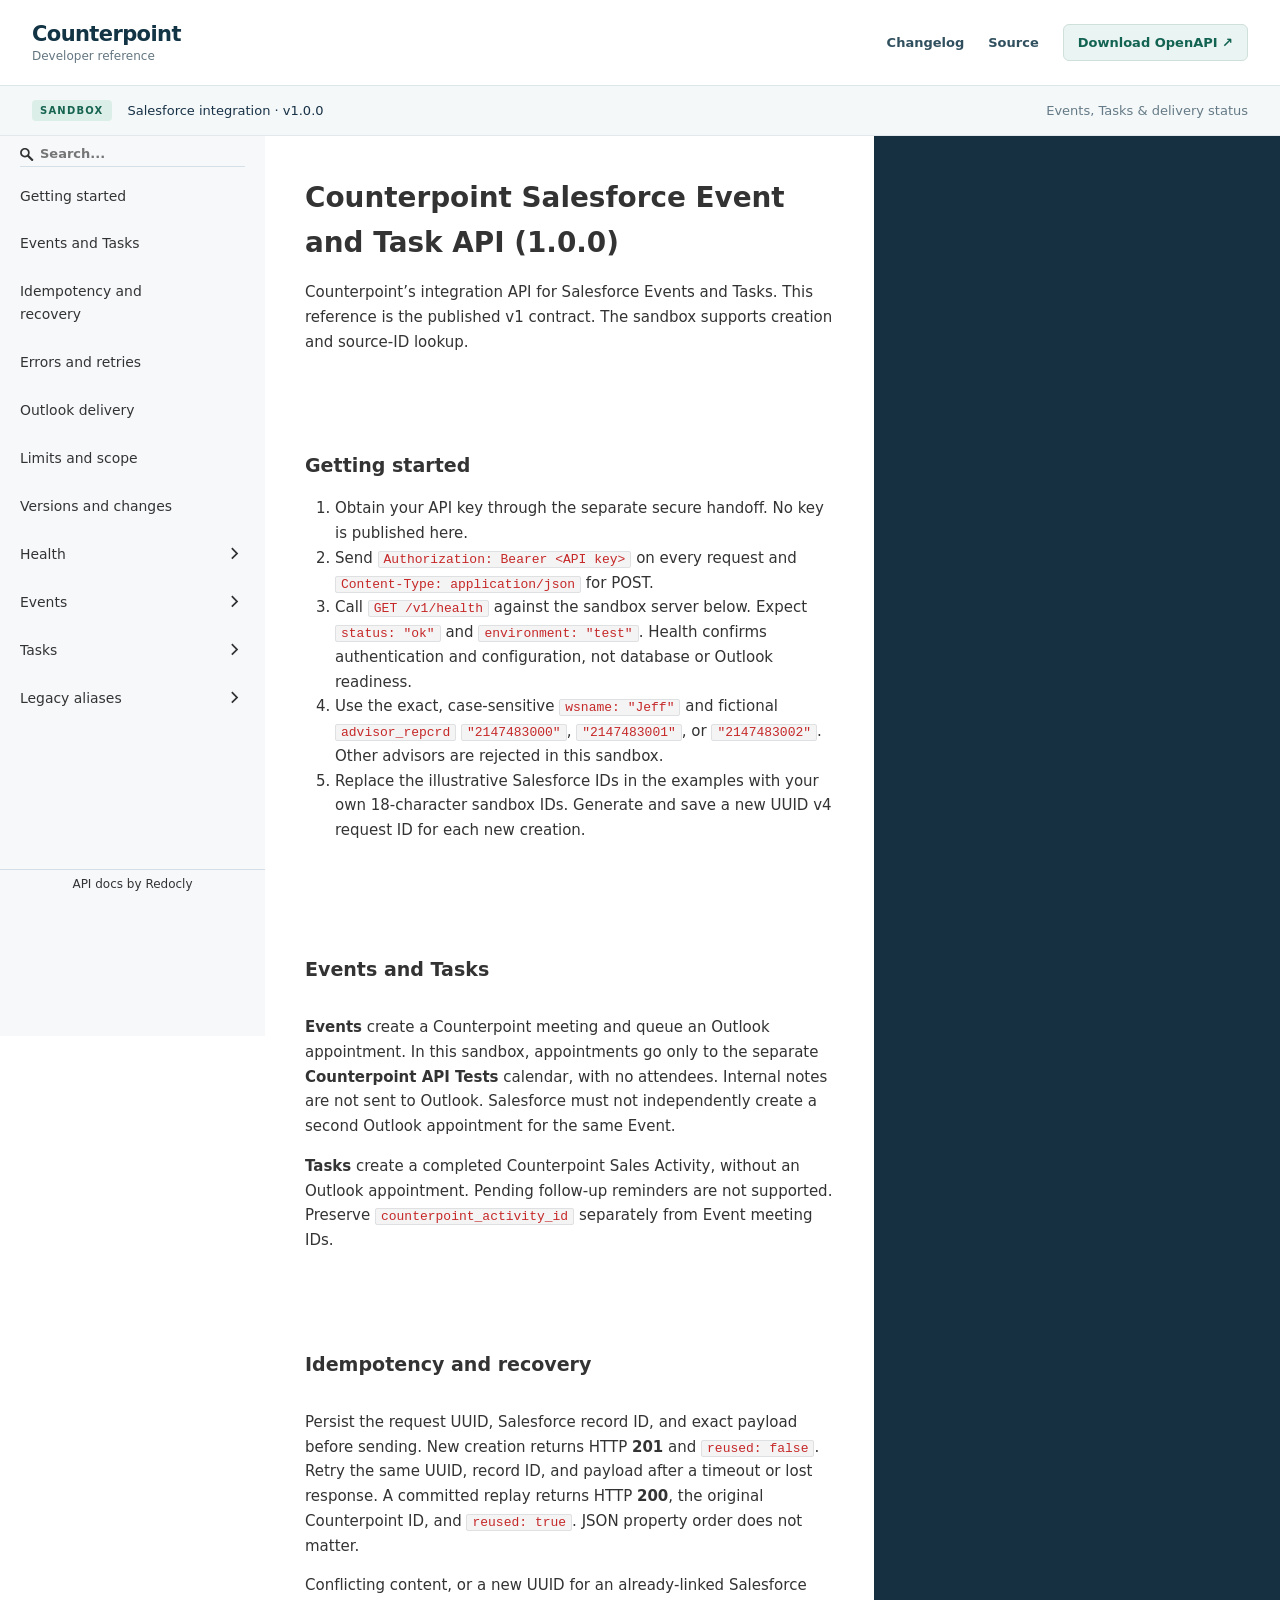
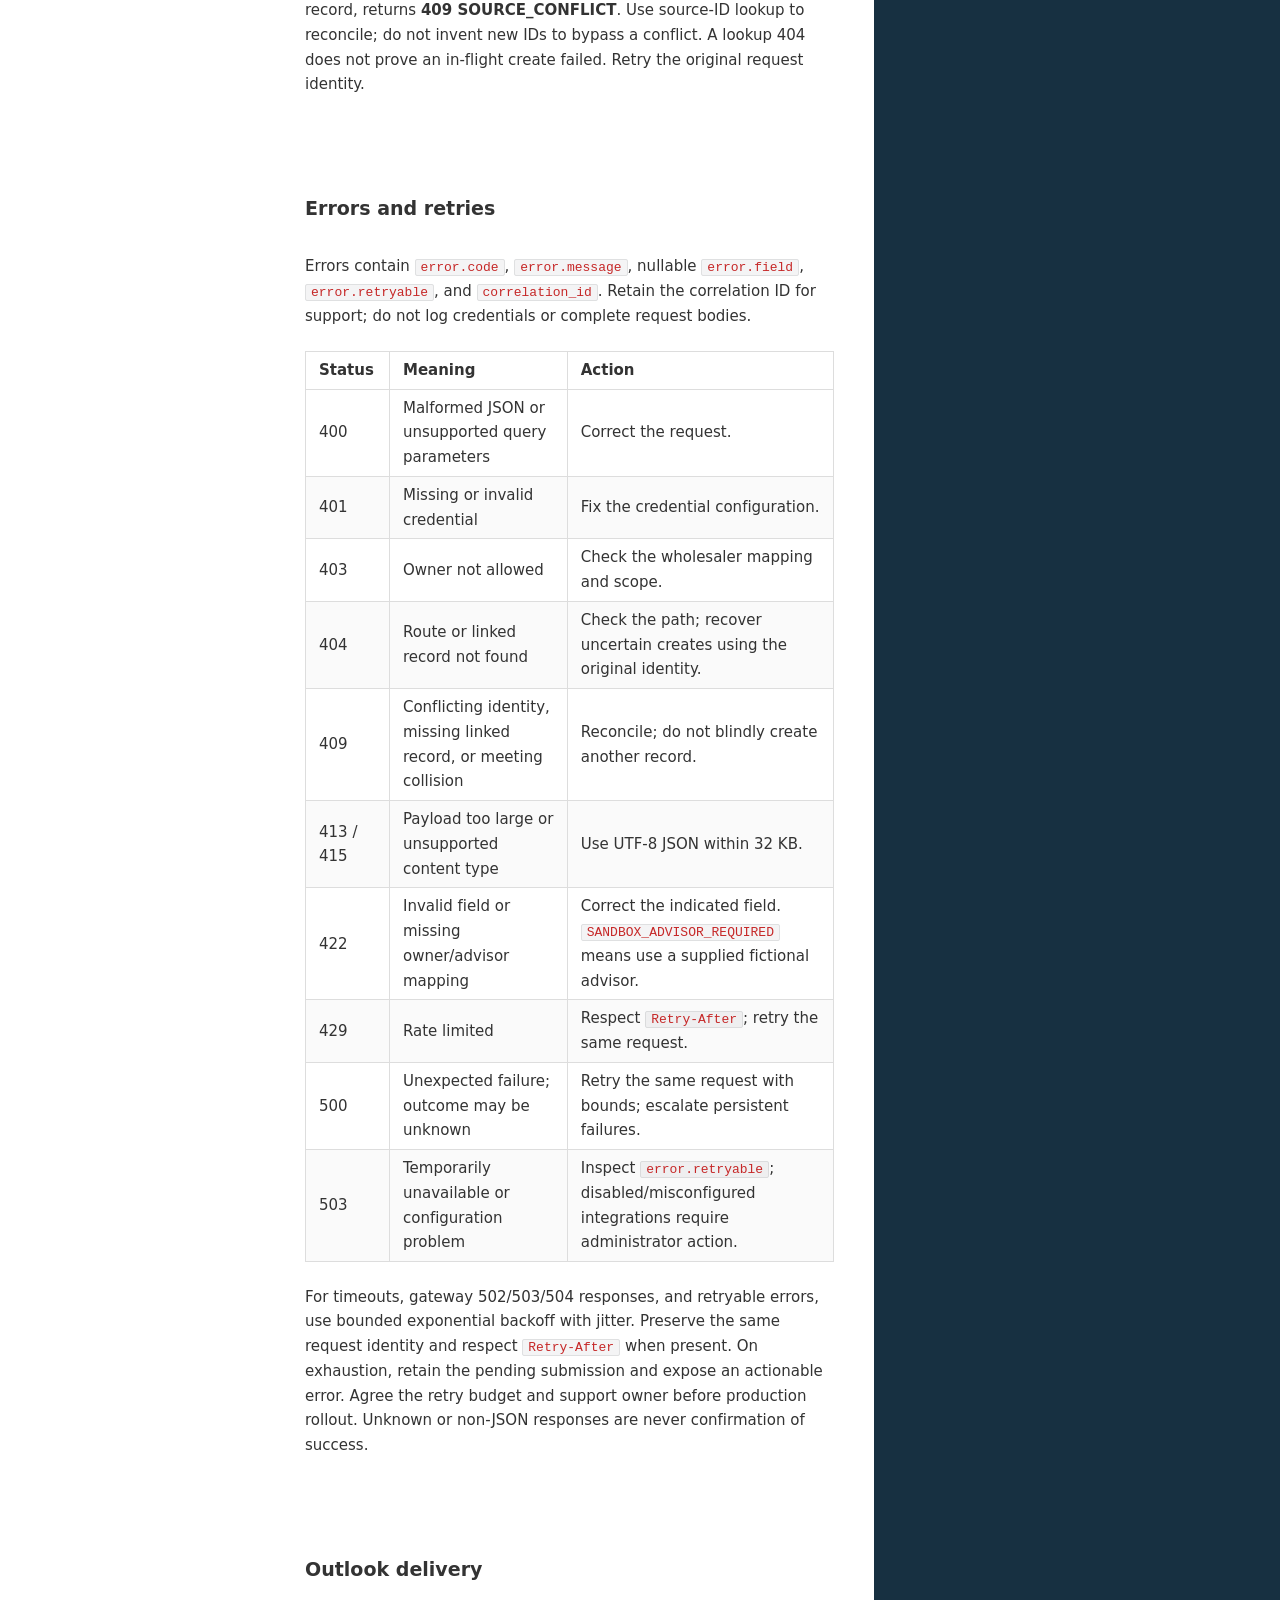
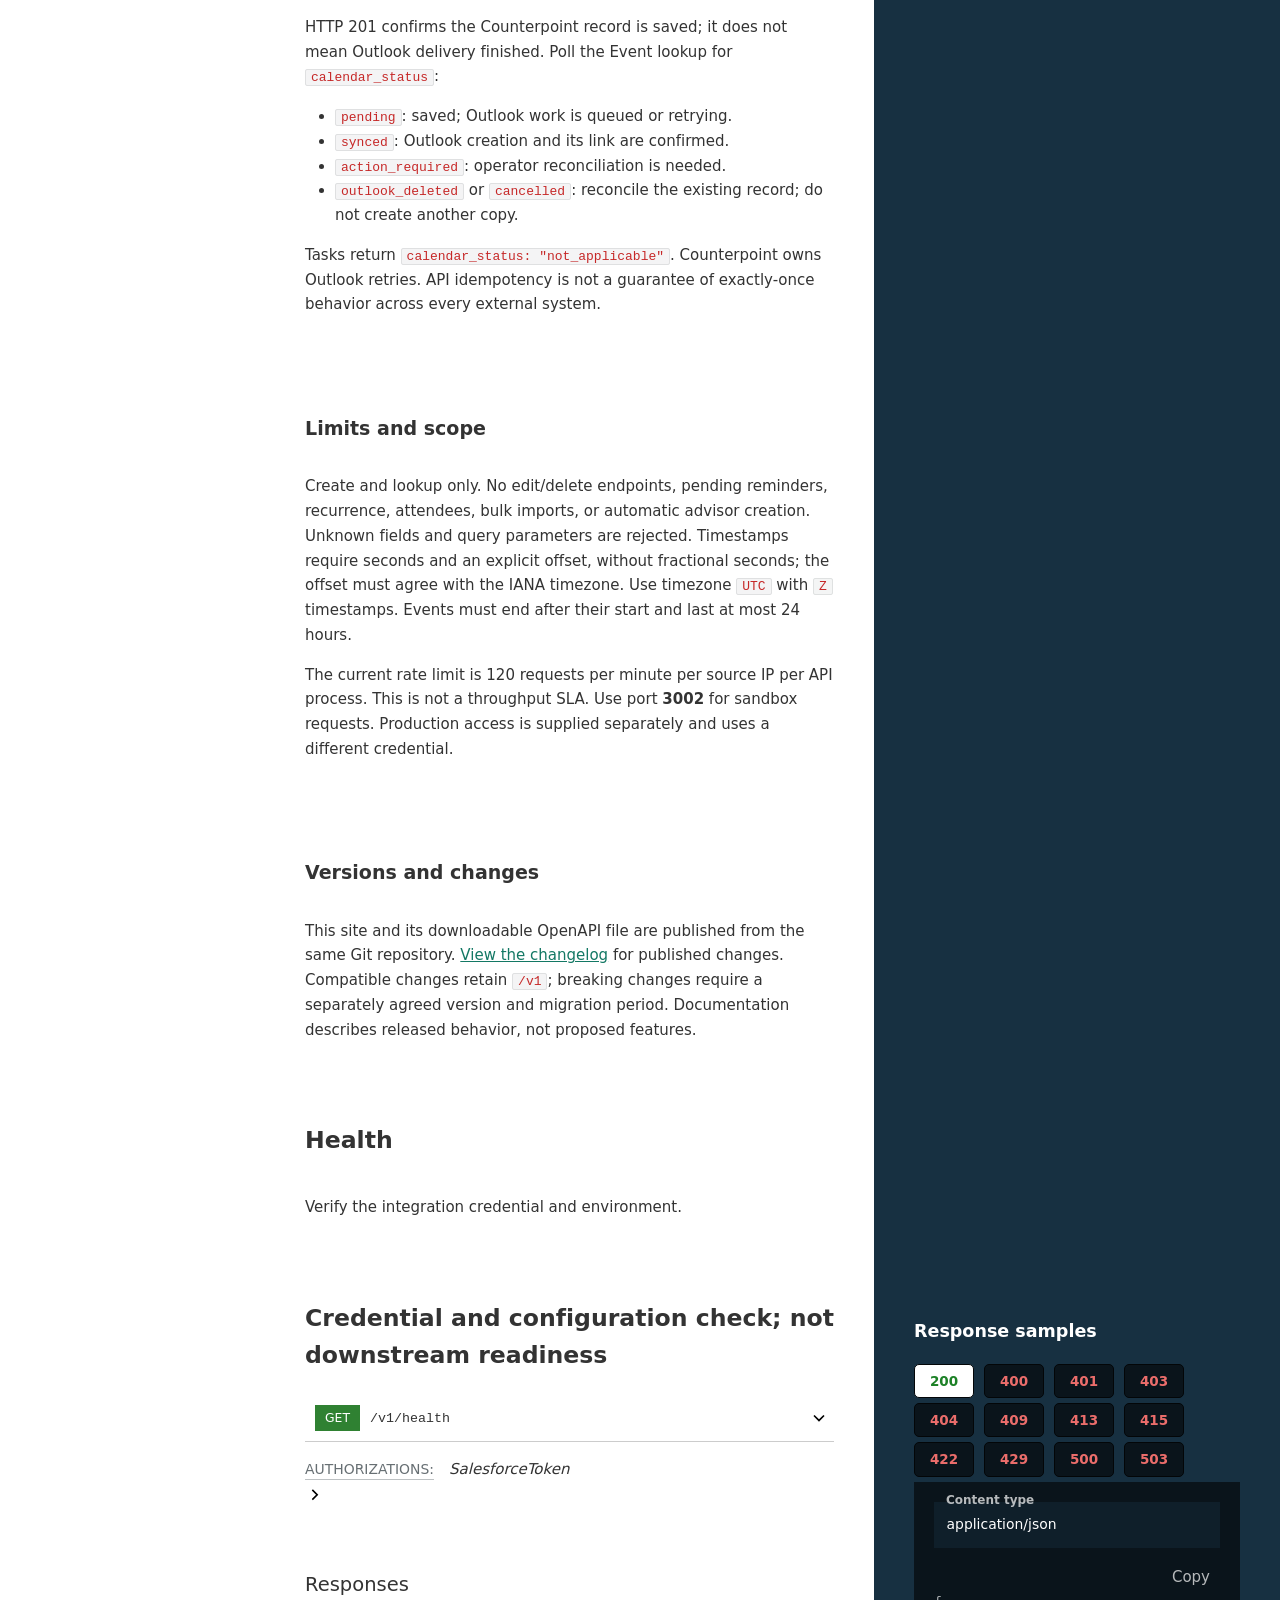
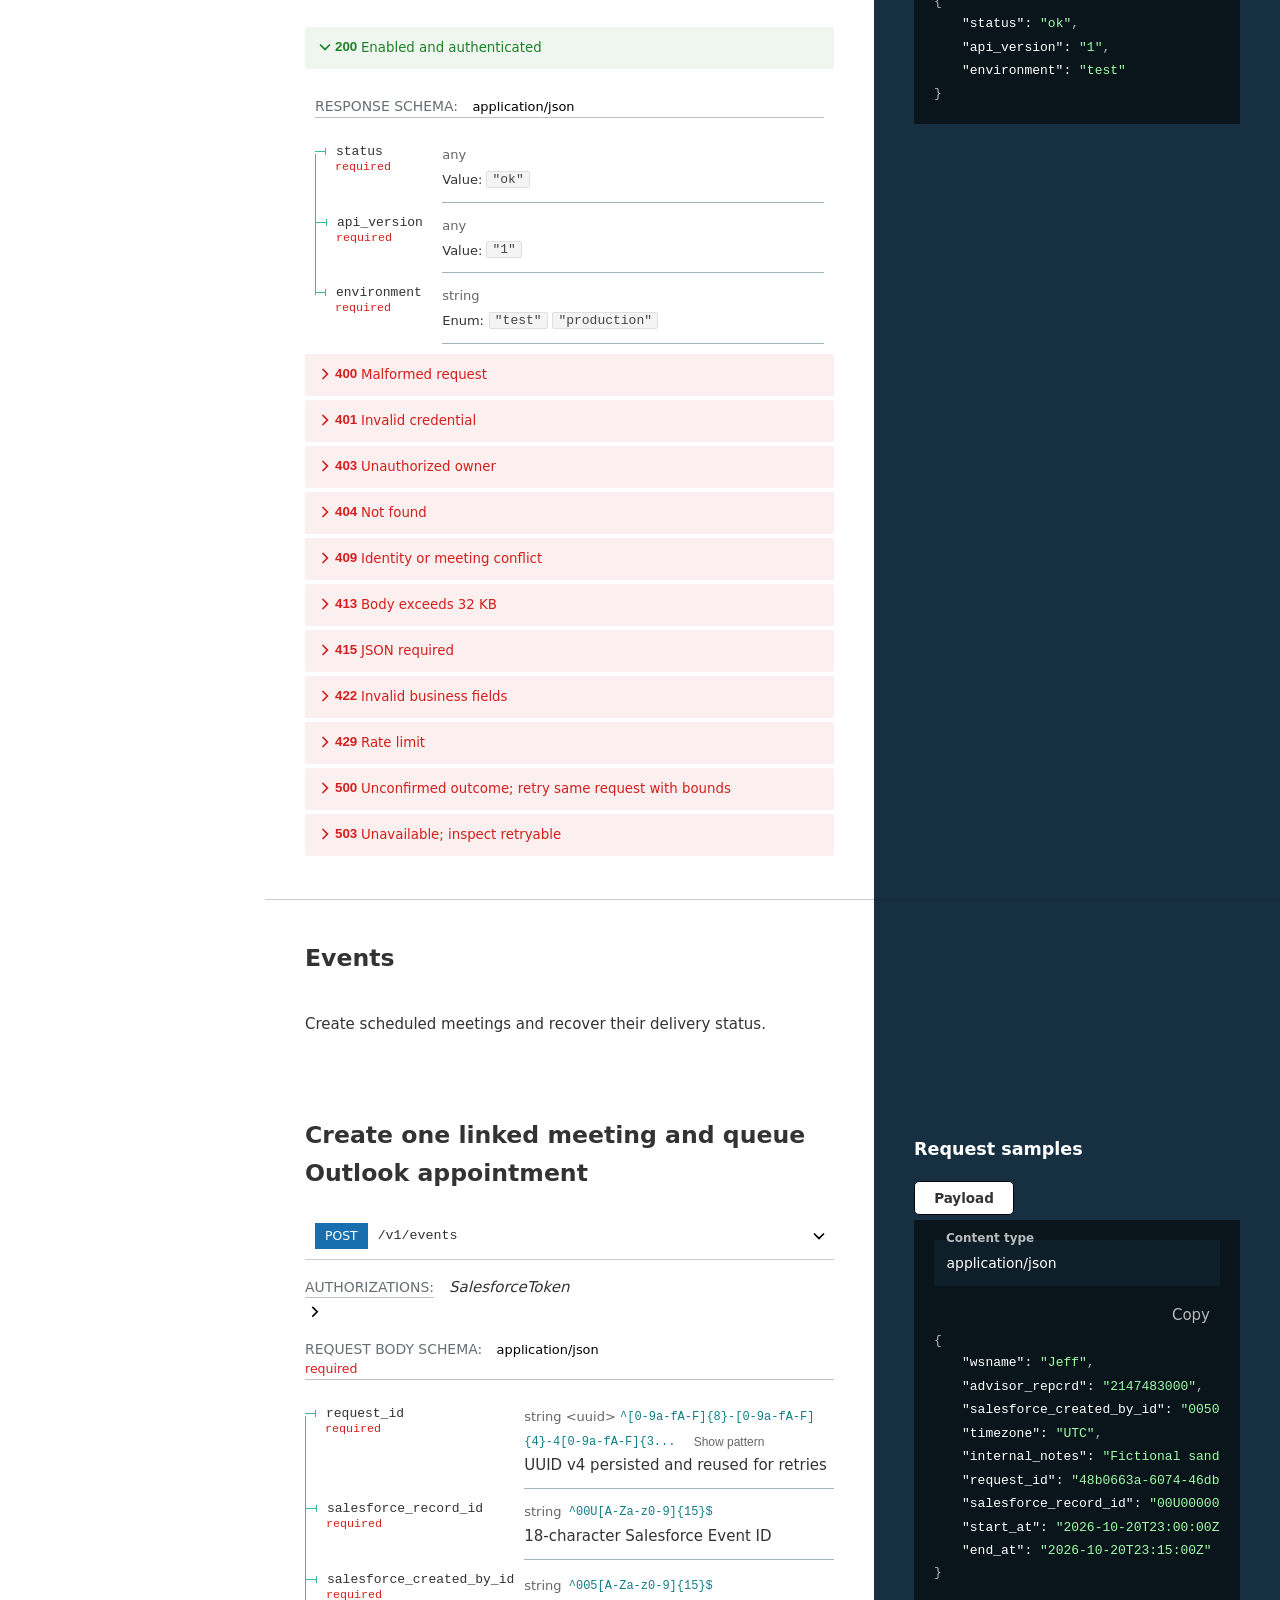
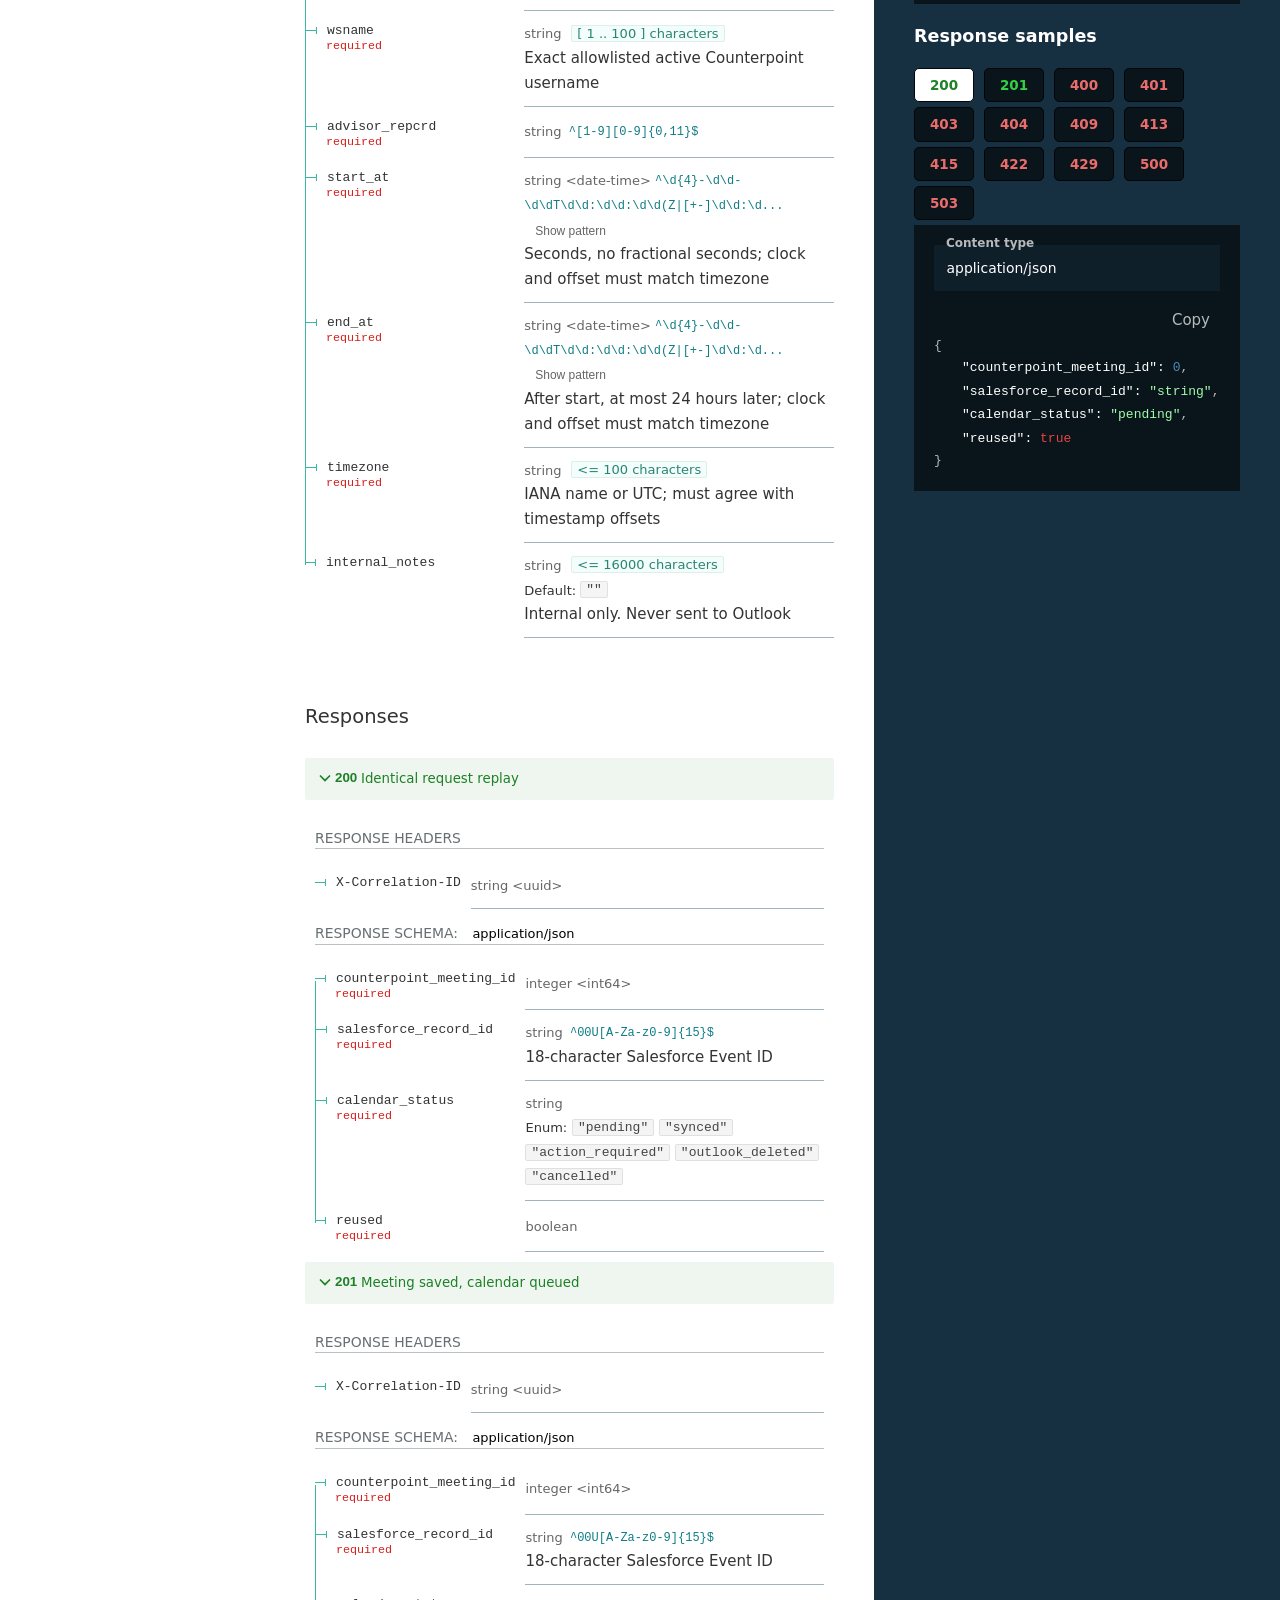
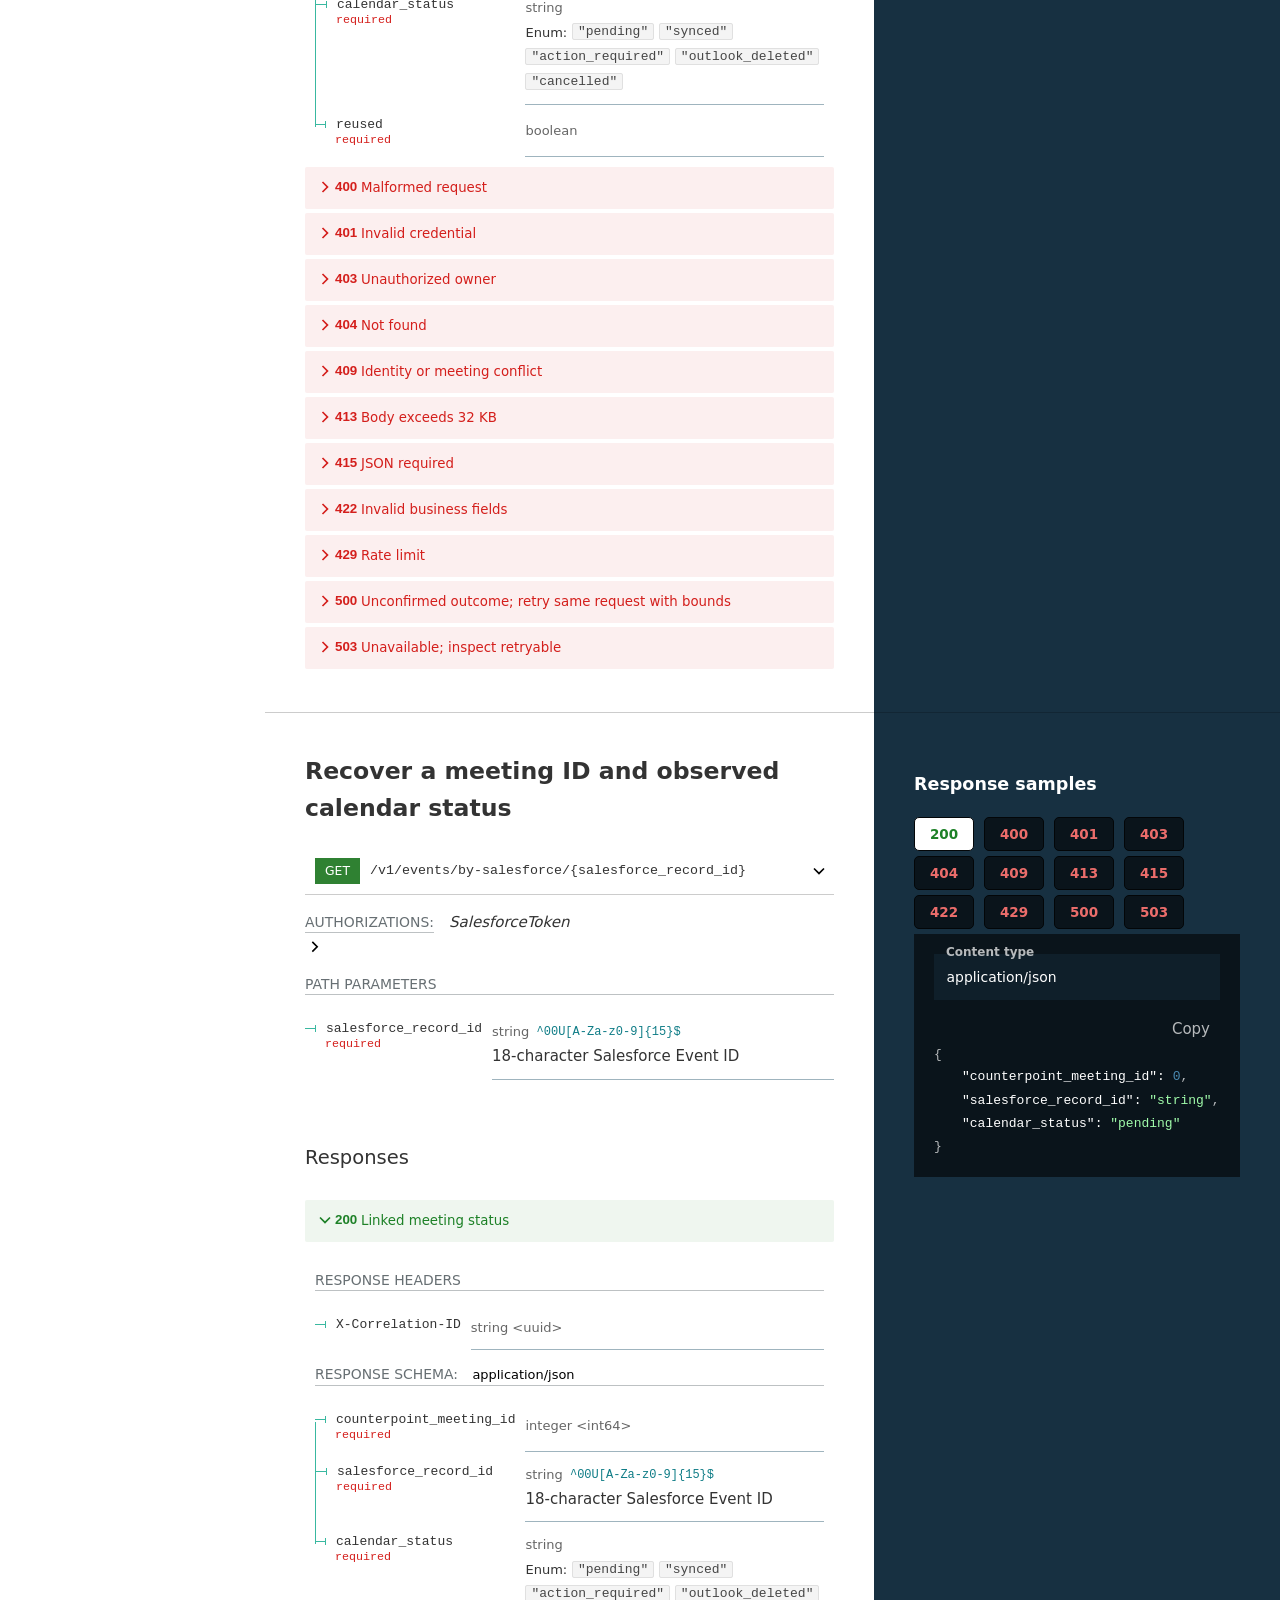
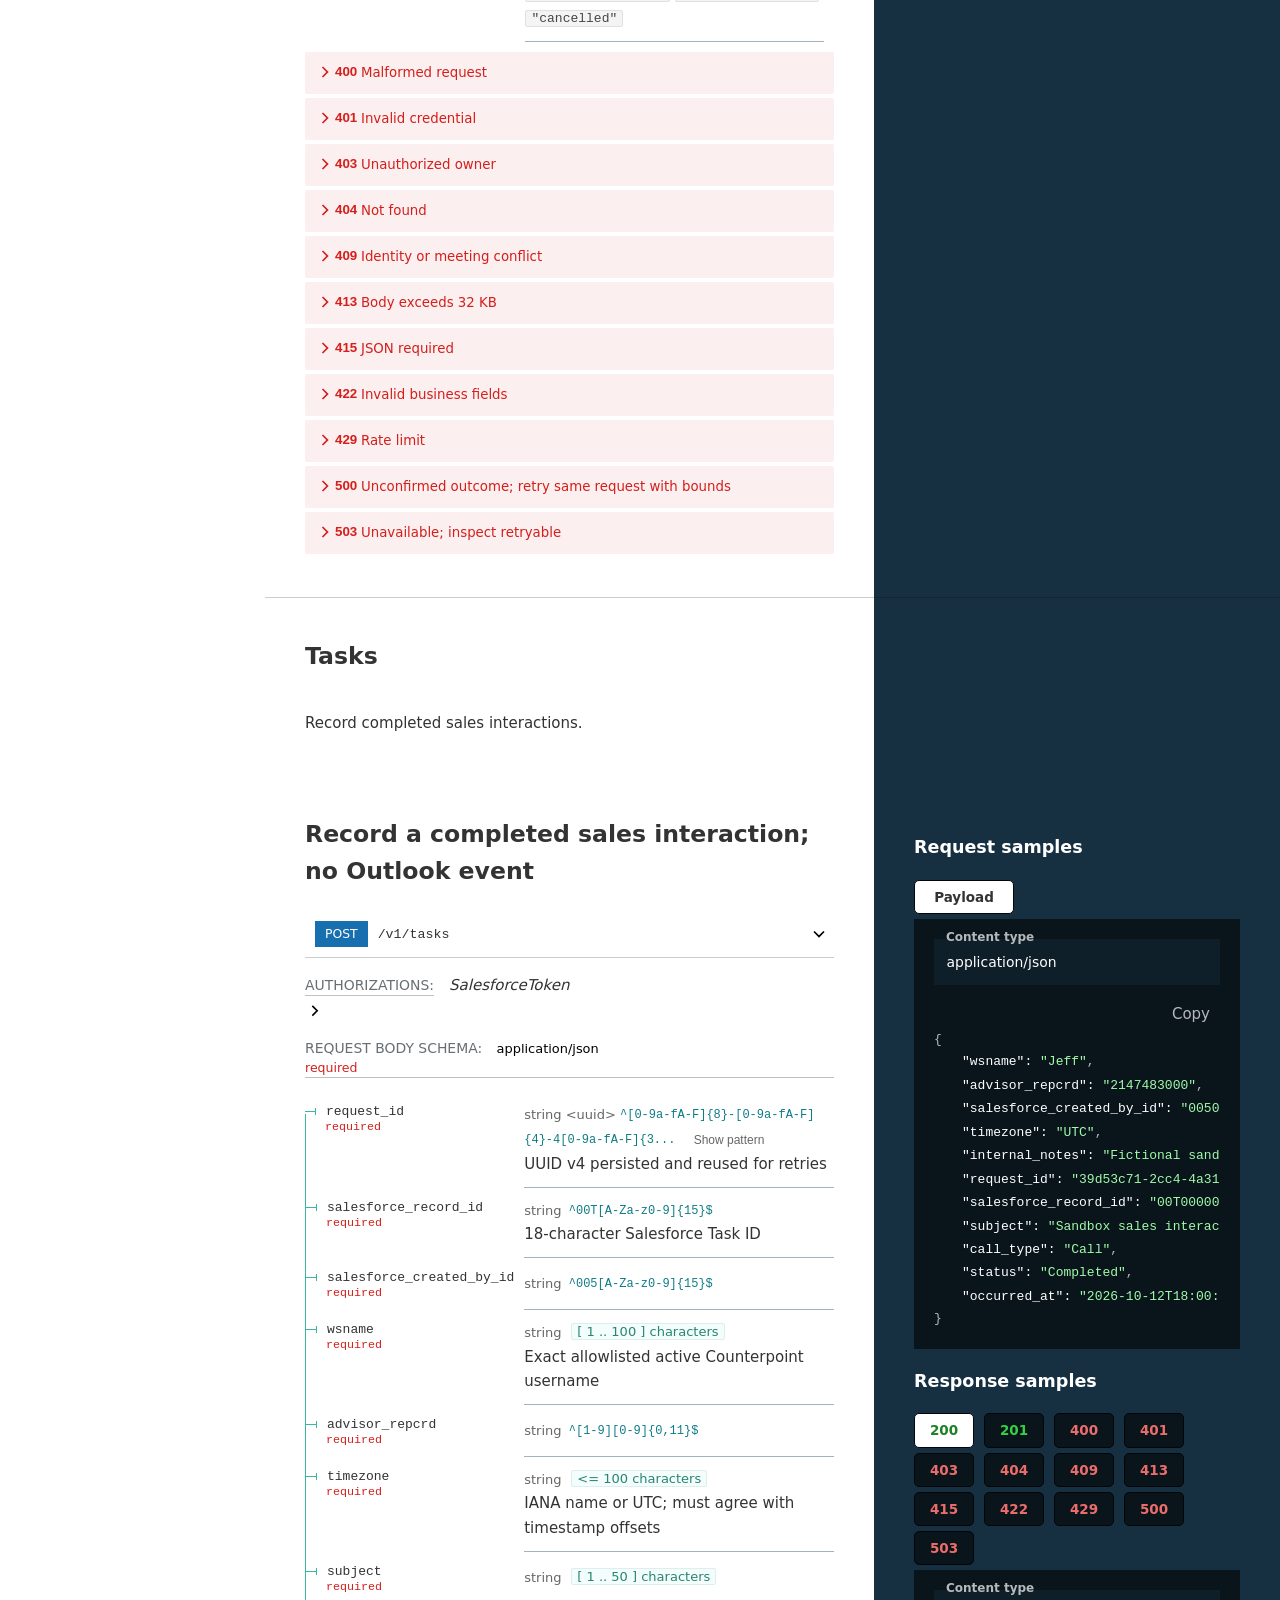
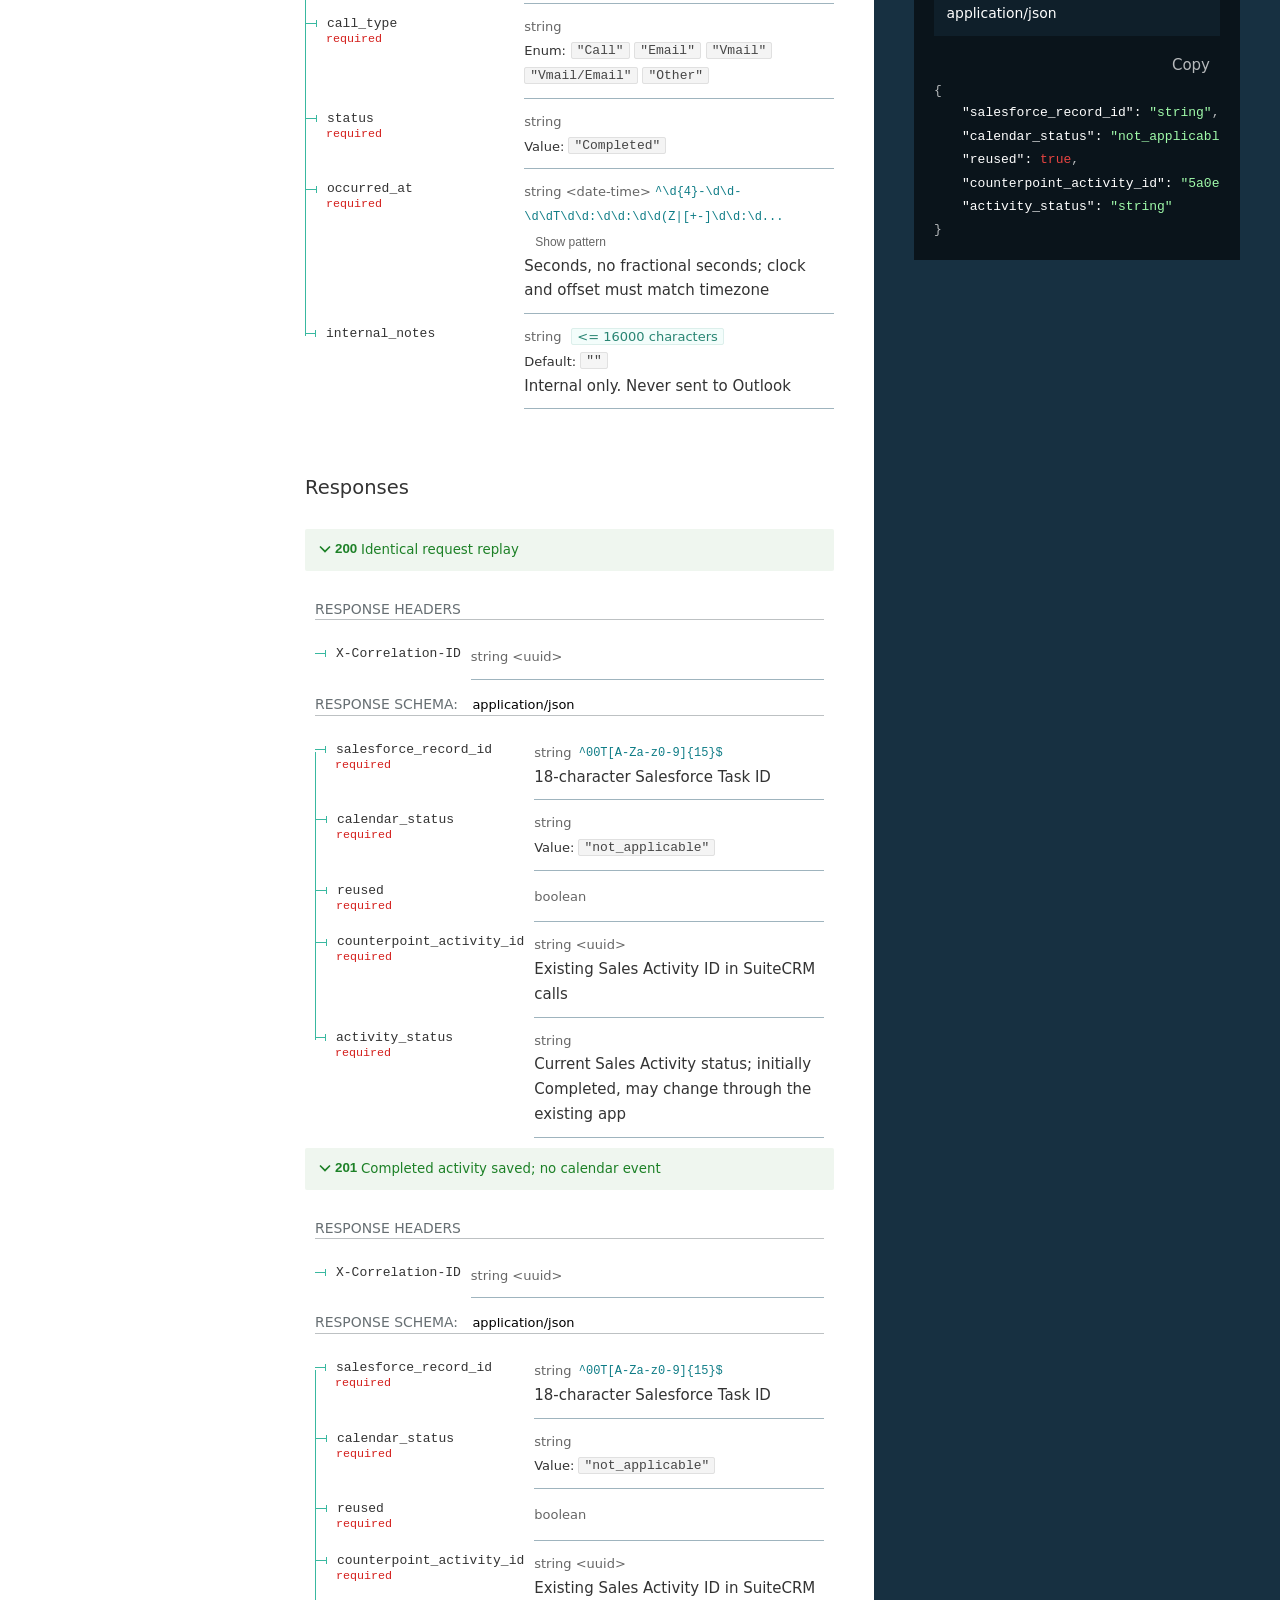
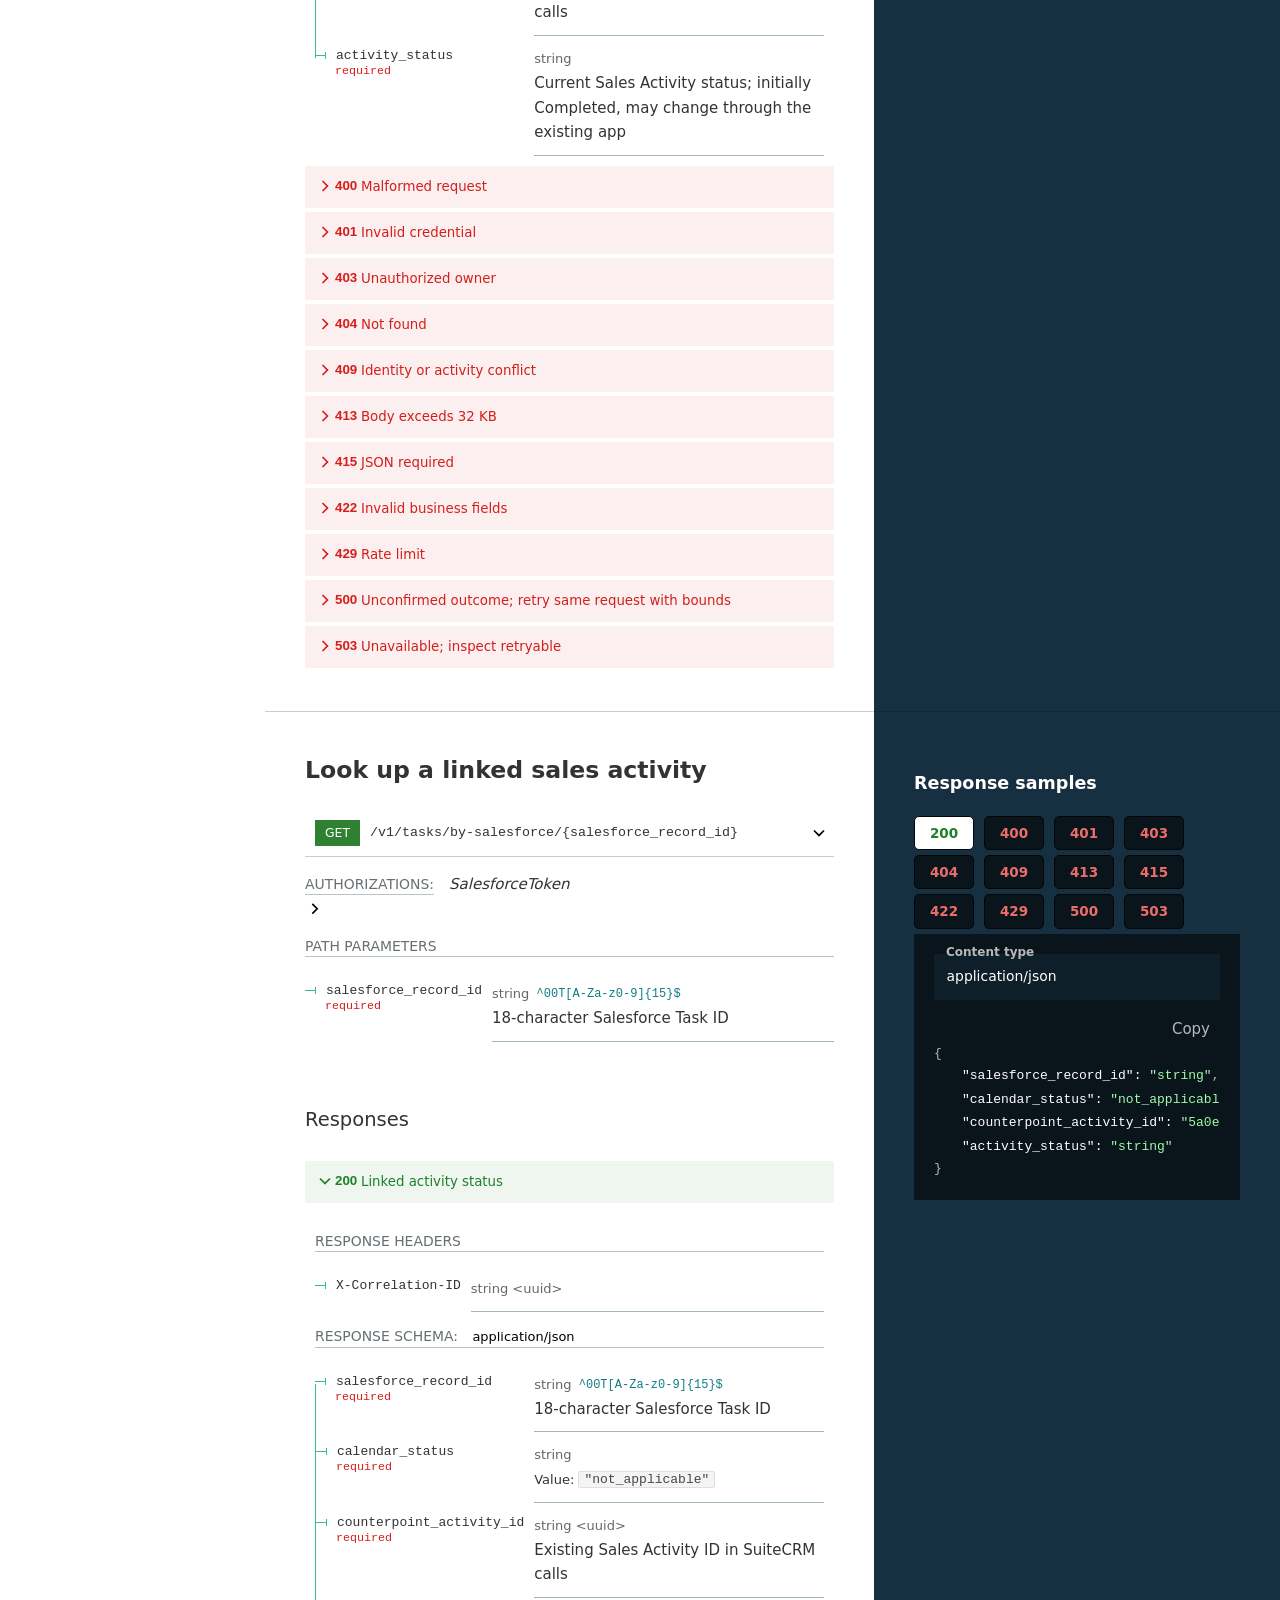
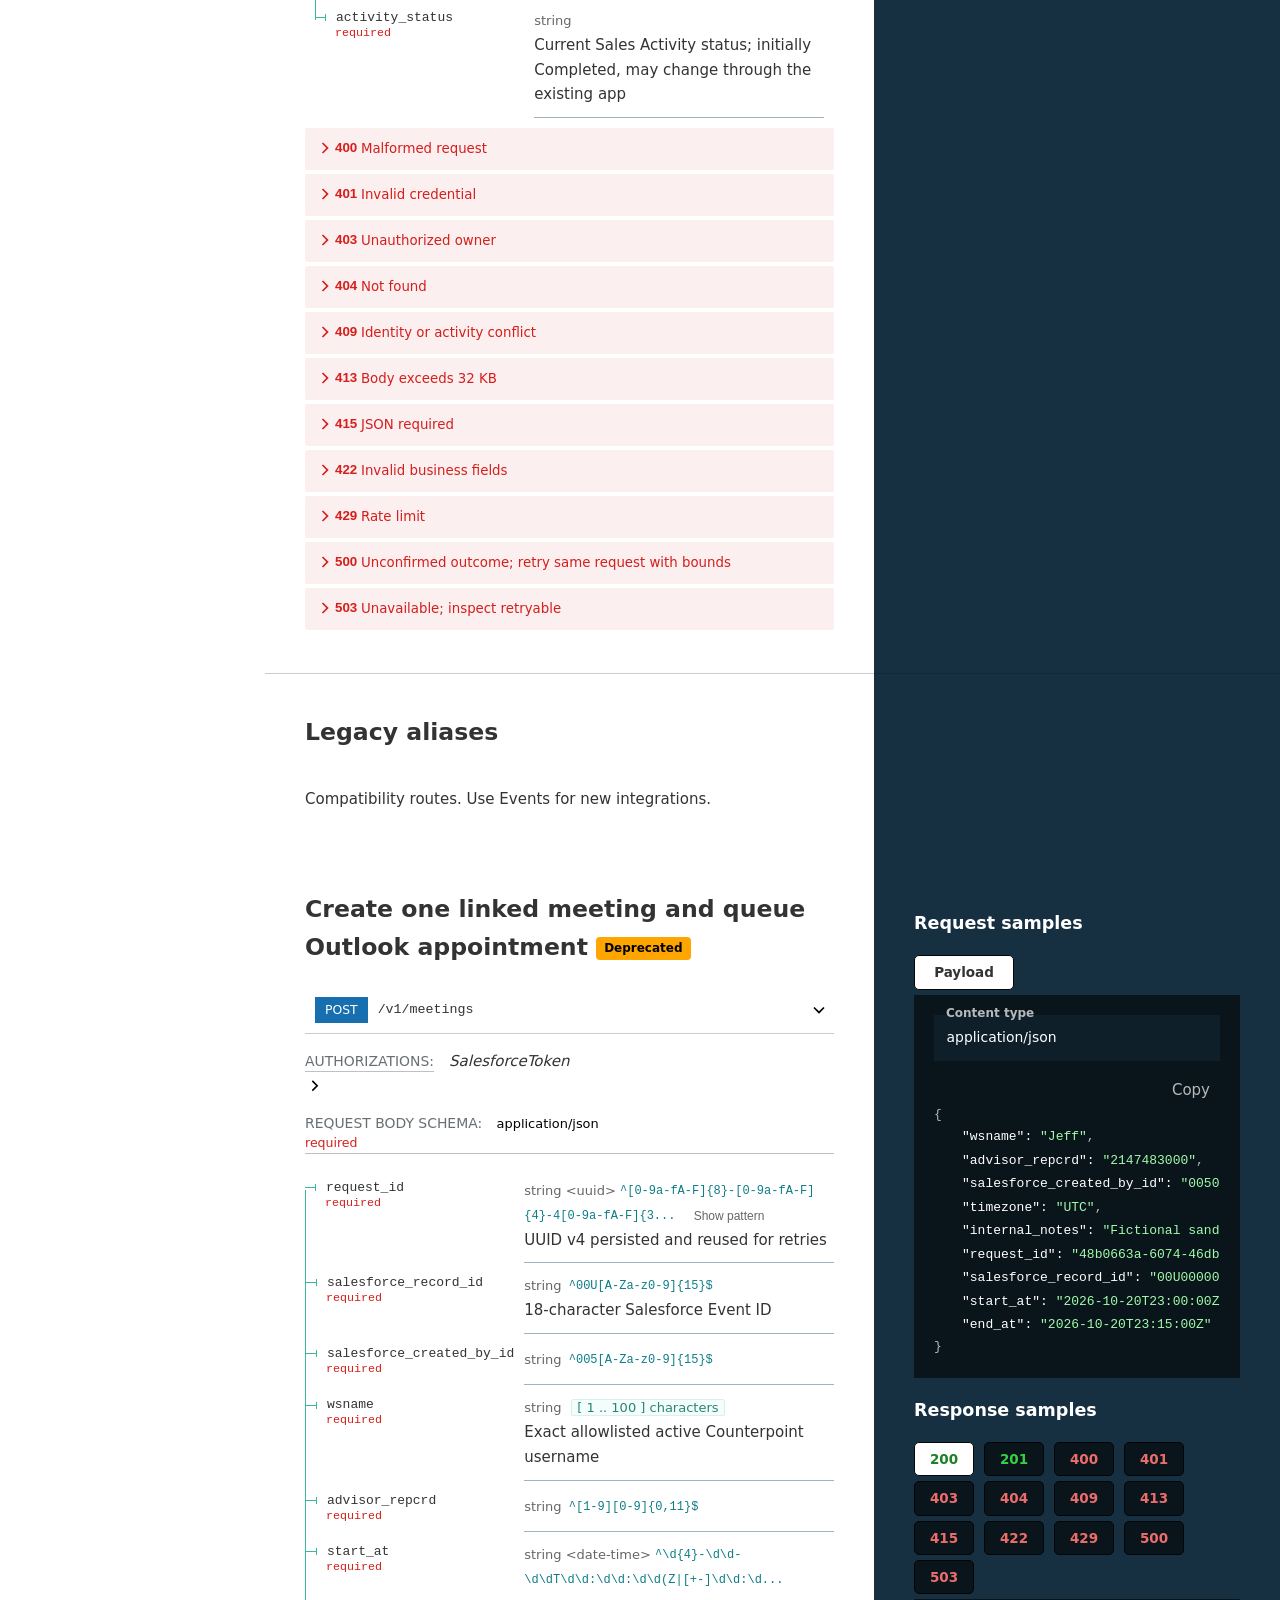
==== index.html @ d7280c20 "Publish Counterpoint Salesforce API reference" ====
<!doctype html>
<html lang="en"><head><meta charset="utf-8"><meta name="viewport" content="width=device-width, initial-scale=1"><meta name="description" content="Counterpoint Salesforce API: versioned Event and Task schemas, sandbox access instructions, errors, and retries."><title>Counterpoint · Salesforce API</title><link rel="icon" href="data:,"><link rel="stylesheet" href="site.css"></head>
<body><header class="topbar"><a class="brand" href="./">Counterpoint <span>Developer reference</span></a><nav aria-label="Documentation"><a href="changelog.html">Changelog</a><a href="https://github.com/calioasis/counterpoint-api-docs">Source</a><a class="download" href="openapi.json" download>Download OpenAPI ↗</a></nav></header>
<div class="release"><span class="badge">SANDBOX</span><span>Salesforce integration · v1.0.0</span><span class="release-note">Events, Tasks &amp; delivery status</span></div>
<main id="reference"><p class="loading">Loading API reference… <a href="openapi.json">Download the specification</a> if the reference does not load.</p></main>
<noscript><p>This reference requires JavaScript. <a href="openapi.json">Download the OpenAPI specification.</a></p></noscript>
<script src="vendor/redoc-2.5.4.standalone.js"></script><script src="site.js"></script></body></html>
---- site.css ----
*{box-sizing:border-box}body{margin:0;color:#193247;background:#fff;font-family:system-ui,-apple-system,BlinkMacSystemFont,"Segoe UI",sans-serif}.topbar{display:flex;align-items:center;justify-content:space-between;gap:20px;padding:22px 32px;border-bottom:1px solid #dce6e9;background:#fff}.brand{font-size:21px;font-weight:750;letter-spacing:-.6px;color:#123445;text-decoration:none}.brand span{font-size:12px;font-weight:500;letter-spacing:0;color:#647681;display:block;margin-top:3px}nav{display:flex;gap:24px;align-items:center}nav a{color:#31505f;font-size:13px;font-weight:600;text-decoration:none}nav a:hover{text-decoration:underline}.download{padding:10px 14px;background:#eaf4f2;border:1px solid #cfdfda;border-radius:6px;color:#126352}.release{display:flex;gap:16px;align-items:center;padding:14px 32px;background:#f4f8f9;font-size:13px;border-bottom:1px solid #e2e9ed}.badge{font-size:10px;letter-spacing:1.2px;font-weight:750;color:#166450;background:#dceee8;padding:5px 8px;border-radius:4px}.release-note{margin-left:auto;color:#657a86}.loading{padding:40px}.article{max-width:850px;margin:64px auto;padding:0 28px;line-height:1.75}.article h1{font-size:40px;letter-spacing:-1.5px;line-height:1.15}.article h2{margin-top:36px}.article a{color:#137864}.article code{font-size:14px;background:#f1f5f7;padding:2px 5px;border-radius:3px}.meta{color:#667d87;font-size:14px}@media(max-width:700px){.topbar{padding:18px;align-items:flex-start;flex-direction:column;gap:16px}nav{gap:18px;flex-wrap:wrap}.release{padding:12px 18px;flex-wrap:wrap;gap:10px}.release-note{display:none}.article{margin-top:32px}.article h1{font-size:32px}}
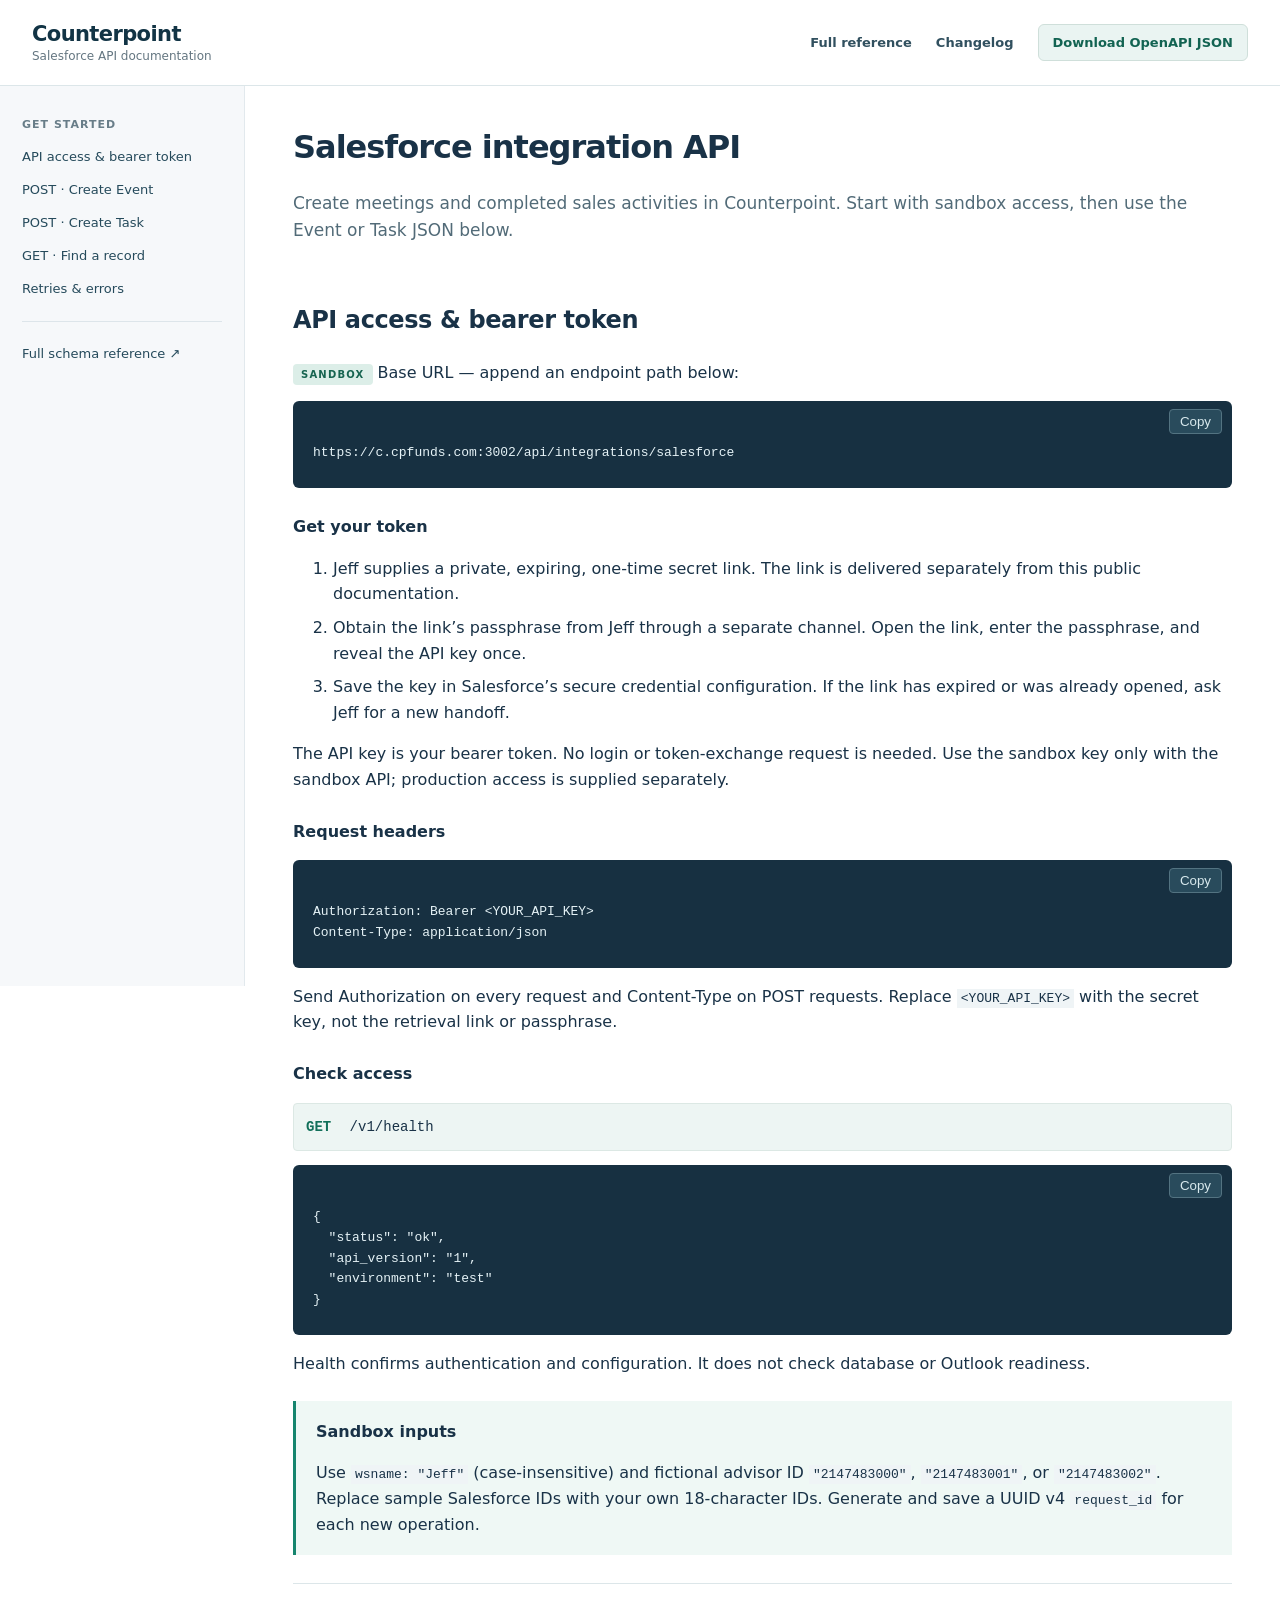
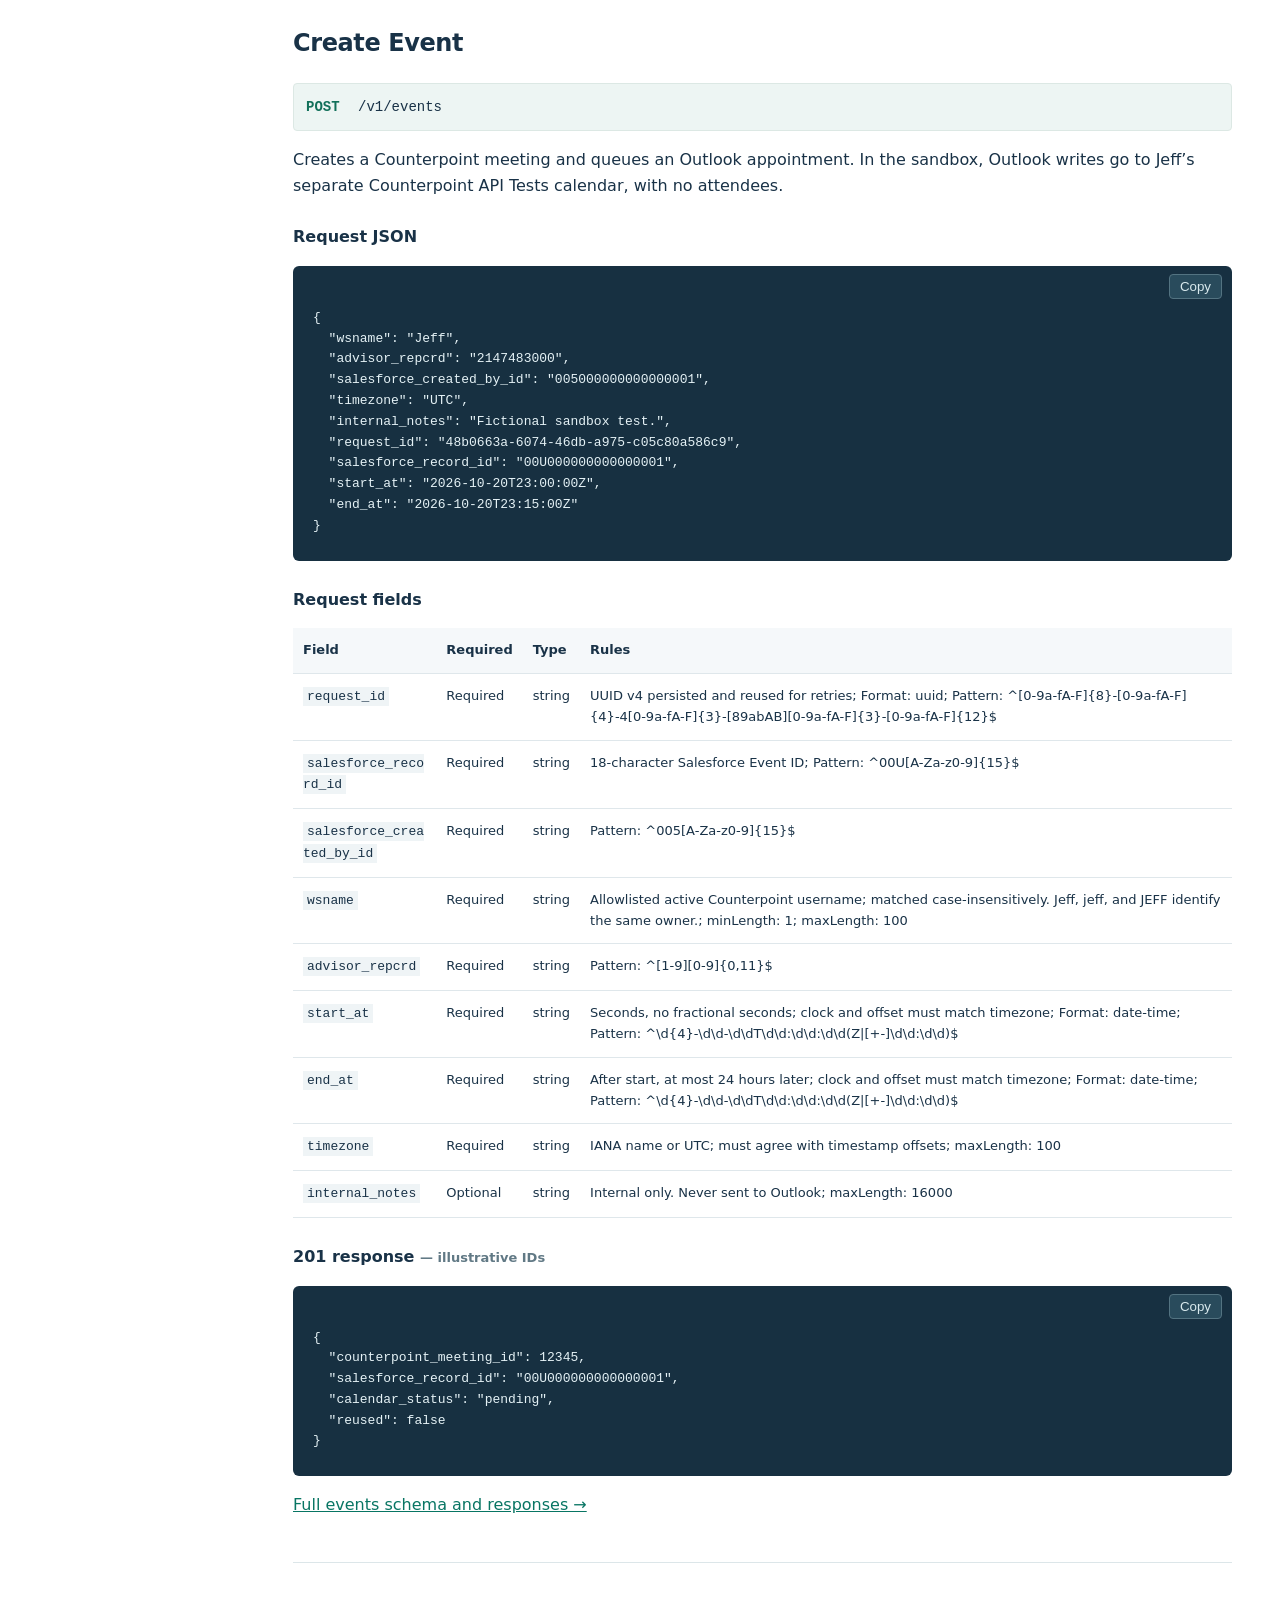
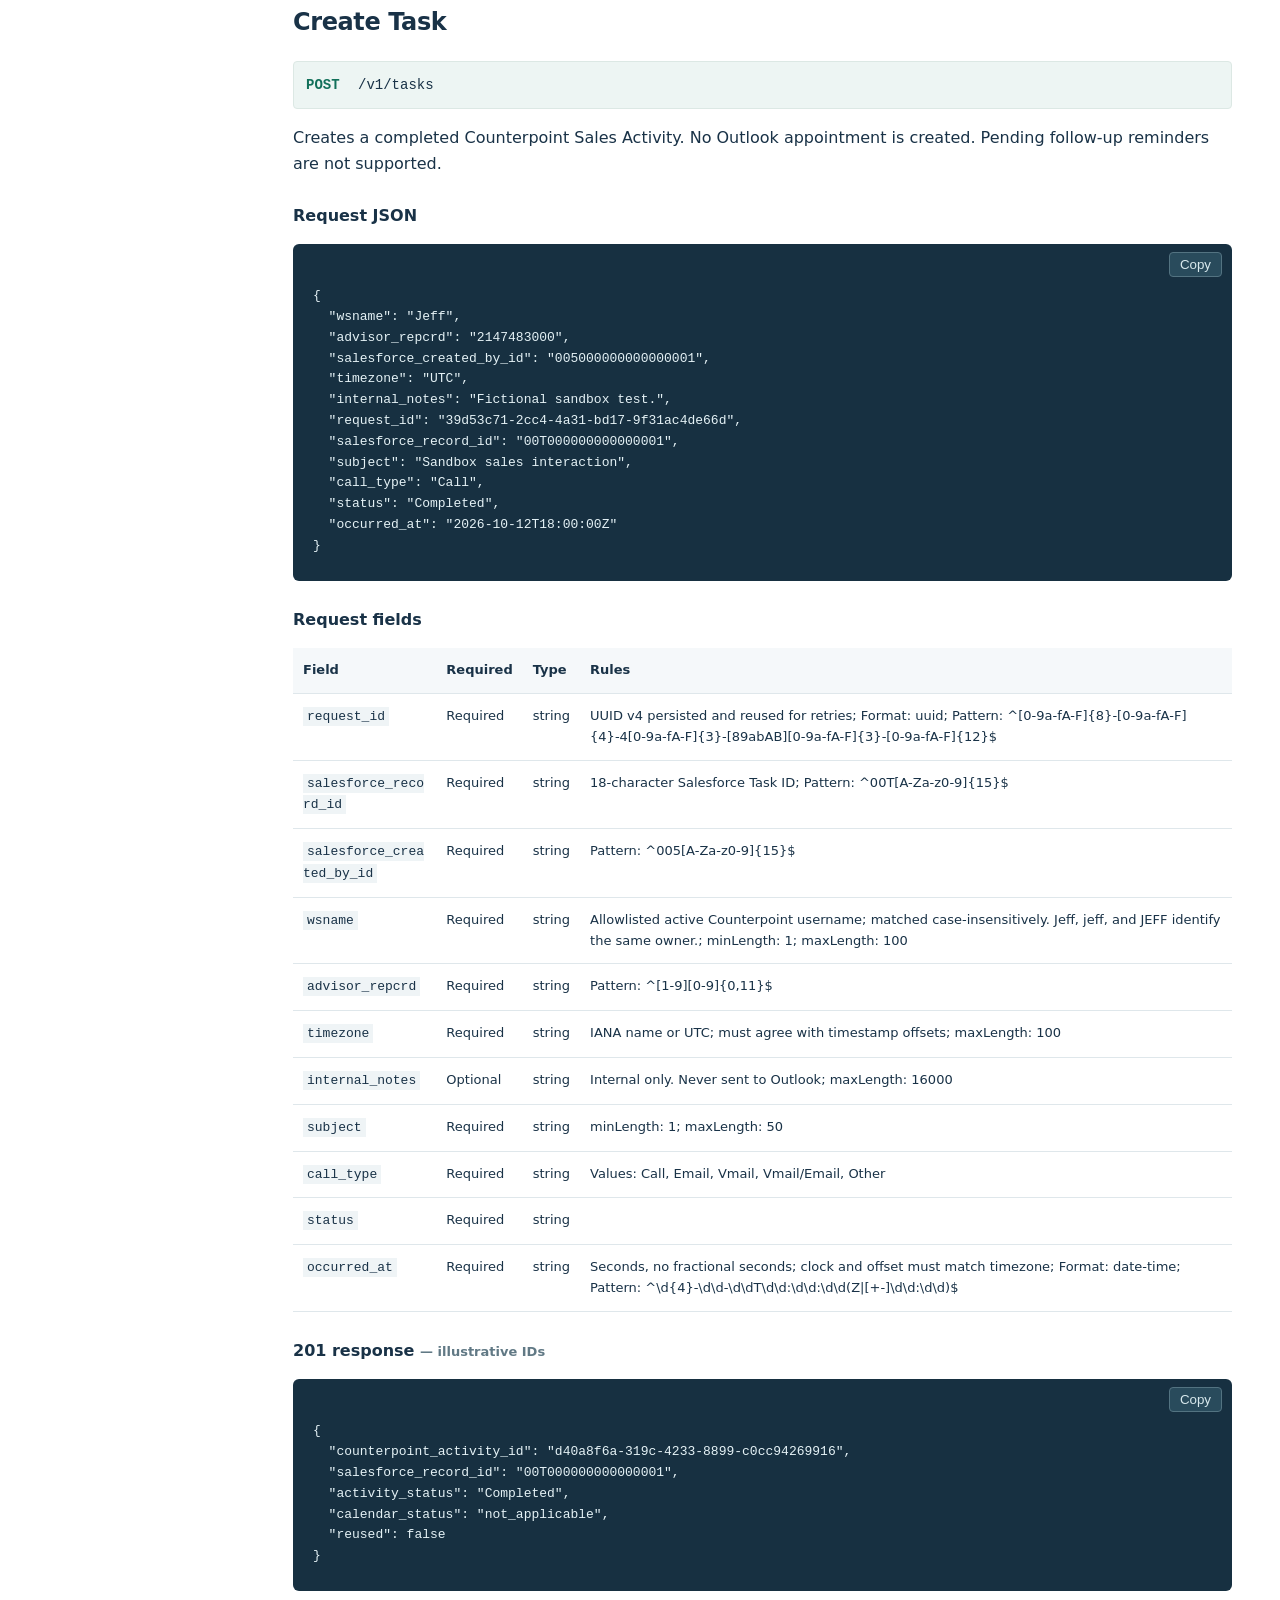
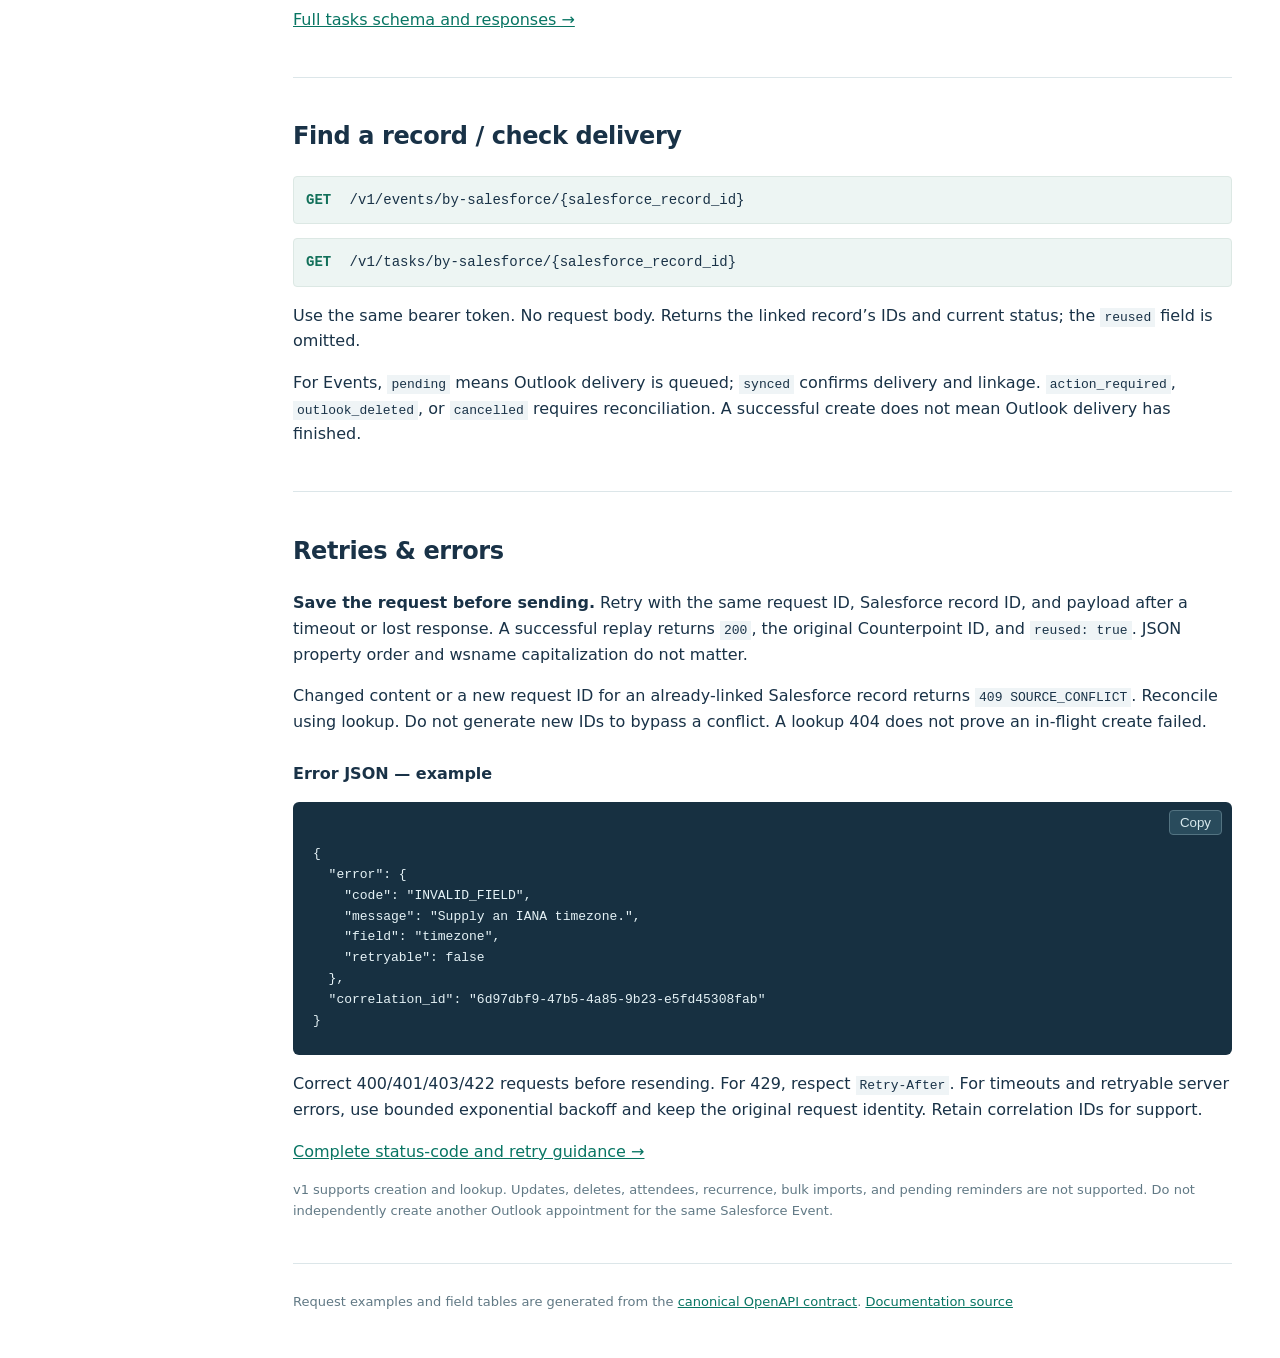
==== commit c5f01137: "Make API request JSON and secure token access easy to find" ====
--- a/index.html
+++ b/index.html
@@ -1,7 +1,60 @@
 <!doctype html>
-<html lang="en"><head><meta charset="utf-8"><meta name="viewport" content="width=device-width, initial-scale=1"><meta name="description" content="Counterpoint Salesforce API: versioned Event and Task schemas, sandbox access instructions, errors, and retries."><title>Counterpoint · Salesforce API</title><link rel="icon" href="data:,"><link rel="stylesheet" href="site.css"></head>
-<body><header class="topbar"><a class="brand" href="./">Counterpoint <span>Developer reference</span></a><nav aria-label="Documentation"><a href="changelog.html">Changelog</a><a href="https://github.com/calioasis/counterpoint-api-docs">Source</a><a class="download" href="openapi.json" download>Download OpenAPI ↗</a></nav></header>
-<div class="release"><span class="badge">SANDBOX</span><span>Salesforce integration · v1.0.0</span><span class="release-note">Events, Tasks &amp; delivery status</span></div>
-<main id="reference"><p class="loading">Loading API reference… <a href="openapi.json">Download the specification</a> if the reference does not load.</p></main>
-<noscript><p>This reference requires JavaScript. <a href="openapi.json">Download the OpenAPI specification.</a></p></noscript>
-<script src="vendor/redoc-2.5.4.standalone.js"></script><script src="site.js"></script></body></html>+<html lang="en"><head><meta charset="utf-8"><meta name="viewport" content="width=device-width,initial-scale=1"><title>Counterpoint Salesforce API</title><link rel="icon" href="data:,"><link rel="stylesheet" href="site.css"></head><body>
+<header class="topbar"><a class="brand" href="./">Counterpoint <span>Salesforce API documentation</span></a><nav aria-label="Documentation"><a href="reference.html">Full reference</a><a href="changelog.html">Changelog</a><a class="download" href="openapi.json" download>Download OpenAPI JSON</a></nav></header>
+<div class="docs-layout"><aside class="quick-nav"><strong>GET STARTED</strong><a href="#access">API access &amp; bearer token</a><a href="#events">POST · Create Event</a><a href="#tasks">POST · Create Task</a><a href="#status">GET · Find a record</a><a href="#errors">Retries &amp; errors</a><hr><a href="reference.html">Full schema reference ↗</a></aside>
+<main class="quick-main"><h1>Salesforce integration API</h1><p class="intro">Create meetings and completed sales activities in Counterpoint. Start with sandbox access, then use the Event or Task JSON below.</p>
+<section id="access"><h2>API access &amp; bearer token</h2><p><span class="badge">SANDBOX</span> Base URL — append an endpoint path below:</p><div class="code"><button type="button" class="copy">Copy</button><pre><code>https://c.cpfunds.com:3002/api/integrations/salesforce</code></pre></div>
+<h3>Get your token</h3><ol><li>Jeff supplies a private, expiring, one-time secret link. The link is delivered separately from this public documentation.</li><li>Obtain the link’s passphrase from Jeff through a separate channel. Open the link, enter the passphrase, and reveal the API key once.</li><li>Save the key in Salesforce’s secure credential configuration. If the link has expired or was already opened, ask Jeff for a new handoff.</li></ol><p>The API key is your bearer token. No login or token-exchange request is needed. Use the sandbox key only with the sandbox API; production access is supplied separately.</p>
+<h3>Request headers</h3><div class="code"><button type="button" class="copy">Copy</button><pre><code>Authorization: Bearer &lt;YOUR_API_KEY&gt;
+Content-Type: application/json</code></pre></div><p>Send Authorization on every request and Content-Type on POST requests. Replace <code>&lt;YOUR_API_KEY&gt;</code> with the secret key, not the retrieval link or passphrase.</p>
+<h3>Check access</h3><p class="endpoint"><b>GET</b> /v1/health</p><div class="code"><button type="button" class="copy">Copy</button><pre><code>{
+  "status": "ok",
+  "api_version": "1",
+  "environment": "test"
+}</code></pre></div><p>Health confirms authentication and configuration. It does not check database or Outlook readiness.</p>
+<div class="notice"><strong>Sandbox inputs</strong><p>Use <code>wsname: "Jeff"</code> (case-insensitive) and fictional advisor ID <code>"2147483000"</code>, <code>"2147483001"</code>, or <code>"2147483002"</code>. Replace sample Salesforce IDs with your own 18-character IDs. Generate and save a UUID v4 <code>request_id</code> for each new operation.</p></div></section>
+<section id="events"><h2>Create Event</h2><p class="endpoint"><b>POST</b> /v1/events</p><p>Creates a Counterpoint meeting and queues an Outlook appointment. In the sandbox, Outlook writes go to Jeff’s separate Counterpoint API Tests calendar, with no attendees.</p><h3>Request JSON</h3><div class="code"><button type="button" class="copy">Copy</button><pre><code>{
+  &quot;wsname&quot;: &quot;Jeff&quot;,
+  &quot;advisor_repcrd&quot;: &quot;2147483000&quot;,
+  &quot;salesforce_created_by_id&quot;: &quot;005000000000000001&quot;,
+  &quot;timezone&quot;: &quot;UTC&quot;,
+  &quot;internal_notes&quot;: &quot;Fictional sandbox test.&quot;,
+  &quot;request_id&quot;: &quot;48b0663a-6074-46db-a975-c05c80a586c9&quot;,
+  &quot;salesforce_record_id&quot;: &quot;00U000000000000001&quot;,
+  &quot;start_at&quot;: &quot;2026-10-20T23:00:00Z&quot;,
+  &quot;end_at&quot;: &quot;2026-10-20T23:15:00Z&quot;
+}</code></pre></div><h3>Request fields</h3><div class="table-wrap"><table><thead><tr><th>Field</th><th>Required</th><th>Type</th><th>Rules</th></tr></thead><tbody><tr><td><code>request_id</code></td><td>Required</td><td>string</td><td>UUID v4 persisted and reused for retries; Format: uuid; Pattern: ^[0-9a-fA-F]{8}-[0-9a-fA-F]{4}-4[0-9a-fA-F]{3}-[89abAB][0-9a-fA-F]{3}-[0-9a-fA-F]{12}$</td></tr><tr><td><code>salesforce_record_id</code></td><td>Required</td><td>string</td><td>18-character Salesforce Event ID; Pattern: ^00U[A-Za-z0-9]{15}$</td></tr><tr><td><code>salesforce_created_by_id</code></td><td>Required</td><td>string</td><td>Pattern: ^005[A-Za-z0-9]{15}$</td></tr><tr><td><code>wsname</code></td><td>Required</td><td>string</td><td>Allowlisted active Counterpoint username; matched case-insensitively. Jeff, jeff, and JEFF identify the same owner.; minLength: 1; maxLength: 100</td></tr><tr><td><code>advisor_repcrd</code></td><td>Required</td><td>string</td><td>Pattern: ^[1-9][0-9]{0,11}$</td></tr><tr><td><code>start_at</code></td><td>Required</td><td>string</td><td>Seconds, no fractional seconds; clock and offset must match timezone; Format: date-time; Pattern: ^\d{4}-\d\d-\d\dT\d\d:\d\d:\d\d(Z|[+-]\d\d:\d\d)$</td></tr><tr><td><code>end_at</code></td><td>Required</td><td>string</td><td>After start, at most 24 hours later; clock and offset must match timezone; Format: date-time; Pattern: ^\d{4}-\d\d-\d\dT\d\d:\d\d:\d\d(Z|[+-]\d\d:\d\d)$</td></tr><tr><td><code>timezone</code></td><td>Required</td><td>string</td><td>IANA name or UTC; must agree with timestamp offsets; maxLength: 100</td></tr><tr><td><code>internal_notes</code></td><td>Optional</td><td>string</td><td>Internal only. Never sent to Outlook; maxLength: 16000</td></tr></tbody></table></div><h3>201 response <span class="muted">— illustrative IDs</span></h3><div class="code"><button type="button" class="copy">Copy</button><pre><code>{
+  &quot;counterpoint_meeting_id&quot;: 12345,
+  &quot;salesforce_record_id&quot;: &quot;00U000000000000001&quot;,
+  &quot;calendar_status&quot;: &quot;pending&quot;,
+  &quot;reused&quot;: false
+}</code></pre></div><p><a href="reference.html#tag/Events">Full events schema and responses →</a></p></section><section id="tasks"><h2>Create Task</h2><p class="endpoint"><b>POST</b> /v1/tasks</p><p>Creates a completed Counterpoint Sales Activity. No Outlook appointment is created. Pending follow-up reminders are not supported.</p><h3>Request JSON</h3><div class="code"><button type="button" class="copy">Copy</button><pre><code>{
+  &quot;wsname&quot;: &quot;Jeff&quot;,
+  &quot;advisor_repcrd&quot;: &quot;2147483000&quot;,
+  &quot;salesforce_created_by_id&quot;: &quot;005000000000000001&quot;,
+  &quot;timezone&quot;: &quot;UTC&quot;,
+  &quot;internal_notes&quot;: &quot;Fictional sandbox test.&quot;,
+  &quot;request_id&quot;: &quot;39d53c71-2cc4-4a31-bd17-9f31ac4de66d&quot;,
+  &quot;salesforce_record_id&quot;: &quot;00T000000000000001&quot;,
+  &quot;subject&quot;: &quot;Sandbox sales interaction&quot;,
+  &quot;call_type&quot;: &quot;Call&quot;,
+  &quot;status&quot;: &quot;Completed&quot;,
+  &quot;occurred_at&quot;: &quot;2026-10-12T18:00:00Z&quot;
+}</code></pre></div><h3>Request fields</h3><div class="table-wrap"><table><thead><tr><th>Field</th><th>Required</th><th>Type</th><th>Rules</th></tr></thead><tbody><tr><td><code>request_id</code></td><td>Required</td><td>string</td><td>UUID v4 persisted and reused for retries; Format: uuid; Pattern: ^[0-9a-fA-F]{8}-[0-9a-fA-F]{4}-4[0-9a-fA-F]{3}-[89abAB][0-9a-fA-F]{3}-[0-9a-fA-F]{12}$</td></tr><tr><td><code>salesforce_record_id</code></td><td>Required</td><td>string</td><td>18-character Salesforce Task ID; Pattern: ^00T[A-Za-z0-9]{15}$</td></tr><tr><td><code>salesforce_created_by_id</code></td><td>Required</td><td>string</td><td>Pattern: ^005[A-Za-z0-9]{15}$</td></tr><tr><td><code>wsname</code></td><td>Required</td><td>string</td><td>Allowlisted active Counterpoint username; matched case-insensitively. Jeff, jeff, and JEFF identify the same owner.; minLength: 1; maxLength: 100</td></tr><tr><td><code>advisor_repcrd</code></td><td>Required</td><td>string</td><td>Pattern: ^[1-9][0-9]{0,11}$</td></tr><tr><td><code>timezone</code></td><td>Required</td><td>string</td><td>IANA name or UTC; must agree with timestamp offsets; maxLength: 100</td></tr><tr><td><code>internal_notes</code></td><td>Optional</td><td>string</td><td>Internal only. Never sent to Outlook; maxLength: 16000</td></tr><tr><td><code>subject</code></td><td>Required</td><td>string</td><td>minLength: 1; maxLength: 50</td></tr><tr><td><code>call_type</code></td><td>Required</td><td>string</td><td>Values: Call, Email, Vmail, Vmail/Email, Other</td></tr><tr><td><code>status</code></td><td>Required</td><td>string</td><td></td></tr><tr><td><code>occurred_at</code></td><td>Required</td><td>string</td><td>Seconds, no fractional seconds; clock and offset must match timezone; Format: date-time; Pattern: ^\d{4}-\d\d-\d\dT\d\d:\d\d:\d\d(Z|[+-]\d\d:\d\d)$</td></tr></tbody></table></div><h3>201 response <span class="muted">— illustrative IDs</span></h3><div class="code"><button type="button" class="copy">Copy</button><pre><code>{
+  &quot;counterpoint_activity_id&quot;: &quot;d40a8f6a-319c-4233-8899-c0cc94269916&quot;,
+  &quot;salesforce_record_id&quot;: &quot;00T000000000000001&quot;,
+  &quot;activity_status&quot;: &quot;Completed&quot;,
+  &quot;calendar_status&quot;: &quot;not_applicable&quot;,
+  &quot;reused&quot;: false
+}</code></pre></div><p><a href="reference.html#tag/Tasks">Full tasks schema and responses →</a></p></section>
+<section id="status"><h2>Find a record / check delivery</h2><p class="endpoint"><b>GET</b> /v1/events/by-salesforce/{salesforce_record_id}</p><p class="endpoint"><b>GET</b> /v1/tasks/by-salesforce/{salesforce_record_id}</p><p>Use the same bearer token. No request body. Returns the linked record’s IDs and current status; the <code>reused</code> field is omitted.</p><p>For Events, <code>pending</code> means Outlook delivery is queued; <code>synced</code> confirms delivery and linkage. <code>action_required</code>, <code>outlook_deleted</code>, or <code>cancelled</code> requires reconciliation. A successful create does not mean Outlook delivery has finished.</p></section>
+<section id="errors"><h2>Retries &amp; errors</h2><p><strong>Save the request before sending.</strong> Retry with the same request ID, Salesforce record ID, and payload after a timeout or lost response. A successful replay returns <code>200</code>, the original Counterpoint ID, and <code>reused: true</code>. JSON property order and wsname capitalization do not matter.</p><p>Changed content or a new request ID for an already-linked Salesforce record returns <code>409 SOURCE_CONFLICT</code>. Reconcile using lookup. Do not generate new IDs to bypass a conflict. A lookup 404 does not prove an in-flight create failed.</p><h3>Error JSON — example</h3><div class="code"><button type="button" class="copy">Copy</button><pre><code>{
+  "error": {
+    "code": "INVALID_FIELD",
+    "message": "Supply an IANA timezone.",
+    "field": "timezone",
+    "retryable": false
+  },
+  "correlation_id": "6d97dbf9-47b5-4a85-9b23-e5fd45308fab"
+}</code></pre></div><p>Correct 400/401/403/422 requests before resending. For 429, respect <code>Retry-After</code>. For timeouts and retryable server errors, use bounded exponential backoff and keep the original request identity. Retain correlation IDs for support.</p><p><a href="reference.html#section/Errors-and-retries">Complete status-code and retry guidance →</a></p><p class="muted">v1 supports creation and lookup. Updates, deletes, attendees, recurrence, bulk imports, and pending reminders are not supported. Do not independently create another Outlook appointment for the same Salesforce Event.</p></section>
+<footer>Request examples and field tables are generated from the <a href="openapi.json">canonical OpenAPI contract</a>. <a href="https://github.com/calioasis/counterpoint-api-docs">Documentation source</a></footer></main></div><script src="quickstart.js"></script></body></html>
--- a/site.css
+++ b/site.css
@@ -1 +1 @@
-*{box-sizing:border-box}body{margin:0;color:#193247;background:#fff;font-family:system-ui,-apple-system,BlinkMacSystemFont,"Segoe UI",sans-serif}.topbar{display:flex;align-items:center;justify-content:space-between;gap:20px;padding:22px 32px;border-bottom:1px solid #dce6e9;background:#fff}.brand{font-size:21px;font-weight:750;letter-spacing:-.6px;color:#123445;text-decoration:none}.brand span{font-size:12px;font-weight:500;letter-spacing:0;color:#647681;display:block;margin-top:3px}nav{display:flex;gap:24px;align-items:center}nav a{color:#31505f;font-size:13px;font-weight:600;text-decoration:none}nav a:hover{text-decoration:underline}.download{padding:10px 14px;background:#eaf4f2;border:1px solid #cfdfda;border-radius:6px;color:#126352}.release{display:flex;gap:16px;align-items:center;padding:14px 32px;background:#f4f8f9;font-size:13px;border-bottom:1px solid #e2e9ed}.badge{font-size:10px;letter-spacing:1.2px;font-weight:750;color:#166450;background:#dceee8;padding:5px 8px;border-radius:4px}.release-note{margin-left:auto;color:#657a86}.loading{padding:40px}.article{max-width:850px;margin:64px auto;padding:0 28px;line-height:1.75}.article h1{font-size:40px;letter-spacing:-1.5px;line-height:1.15}.article h2{margin-top:36px}.article a{color:#137864}.article code{font-size:14px;background:#f1f5f7;padding:2px 5px;border-radius:3px}.meta{color:#667d87;font-size:14px}@media(max-width:700px){.topbar{padding:18px;align-items:flex-start;flex-direction:column;gap:16px}nav{gap:18px;flex-wrap:wrap}.release{padding:12px 18px;flex-wrap:wrap;gap:10px}.release-note{display:none}.article{margin-top:32px}.article h1{font-size:32px}}+*{box-sizing:border-box}body{margin:0;color:#193247;background:#fff;font-family:system-ui,-apple-system,BlinkMacSystemFont,"Segoe UI",sans-serif}.topbar{display:flex;align-items:center;justify-content:space-between;gap:20px;padding:22px 32px;border-bottom:1px solid #dce6e9;background:#fff}.brand{font-size:21px;font-weight:750;letter-spacing:-.6px;color:#123445;text-decoration:none}.brand span{font-size:12px;font-weight:500;letter-spacing:0;color:#647681;display:block;margin-top:3px}nav{display:flex;gap:24px;align-items:center}nav a{color:#31505f;font-size:13px;font-weight:600;text-decoration:none}nav a:hover{text-decoration:underline}.download{padding:10px 14px;background:#eaf4f2;border:1px solid #cfdfda;border-radius:6px;color:#126352}.release{display:flex;gap:16px;align-items:center;padding:14px 32px;background:#f4f8f9;font-size:13px;border-bottom:1px solid #e2e9ed}.badge{font-size:10px;letter-spacing:1.2px;font-weight:750;color:#166450;background:#dceee8;padding:5px 8px;border-radius:4px}.release-note{margin-left:auto;color:#657a86}.loading{padding:40px}.article{max-width:850px;margin:64px auto;padding:0 28px;line-height:1.75}.article h1{font-size:40px;letter-spacing:-1.5px;line-height:1.15}.article h2{margin-top:36px}.article a{color:#137864}.article code{font-size:14px;background:#f1f5f7;padding:2px 5px;border-radius:3px}.meta{color:#667d87;font-size:14px}@media(max-width:700px){.topbar{padding:18px;align-items:flex-start;flex-direction:column;gap:16px}nav{gap:18px;flex-wrap:wrap}.release{padding:12px 18px;flex-wrap:wrap;gap:10px}.release-note{display:none}.article{margin-top:32px}.article h1{font-size:32px}}.docs-layout{display:grid;grid-template-columns:245px minmax(0,1fr);max-width:1440px;margin:auto}.quick-nav{position:sticky;top:0;align-self:start;padding:32px 22px;display:flex;flex-direction:column;gap:18px;font-size:13px;height:100vh;background:#f6f8fa;border-right:1px solid #e2e9ed}.quick-nav strong{font-size:11px;letter-spacing:1px;color:#687d88}.quick-nav a{color:#254a5b;text-decoration:none}.quick-nav a:hover{color:#137864;text-decoration:underline}.quick-nav hr{width:100%;border:0;border-top:1px solid #dde5ea}.quick-main{padding:36px 48px;max-width:1100px;min-width:0;line-height:1.6}.quick-main h1{font-size:32px;letter-spacing:-1px;margin:0 0 10px}.intro{font-size:17px;color:#526b78}.quick-main section{padding:20px 0 28px;border-bottom:1px solid #dce6e9;scroll-margin-top:20px}.quick-main h2{font-size:24px;letter-spacing:-.4px}.quick-main h3{font-size:16px;margin-top:26px}.quick-main a{color:#087563}.quick-main p code,.quick-main li code,td code{font-size:13px;overflow-wrap:anywhere;background:#eff4f6;padding:2px 4px}.code{position:relative;background:#173041;color:#e5f2f6;border-radius:6px;margin:12px 0;overflow:hidden}.code pre{overflow:auto;margin:0;padding:24px 20px;font-size:13px;line-height:1.6;padding-top:42px}.copy{position:absolute;right:10px;top:8px;color:#d8e9ed;background:#294b5c;border:1px solid #537381;border-radius:4px;cursor:pointer;padding:4px 10px}.endpoint{font-family:ui-monospace,monospace;font-size:14px;overflow-wrap:anywhere;padding:12px;background:#edf5f3;border:1px solid #dce8e4;border-radius:4px}.endpoint b{color:#12705a;margin-right:10px}.table-wrap{overflow-x:auto}table{border-collapse:collapse;width:100%;font-size:13px;text-align:left}td,th{border-bottom:1px solid #dfe7eb;padding:12px 10px;vertical-align:top}th{background:#f5f8fa}td:last-child{min-width:200px;overflow-wrap:anywhere}.notice{padding:18px 20px;border-left:3px solid #16856e;background:#eff8f5;margin-top:24px}.notice p{margin-bottom:0}.muted,footer{color:#617985;font-size:13px}footer{padding:28px 0}li{margin:8px 0}@media(max-width:850px){.docs-layout{grid-template-columns:1fr}.quick-nav{position:static;height:auto;border-right:0;border-bottom:1px solid #dfe7eb;display:flex;flex-direction:row;flex-wrap:wrap;padding:20px}.quick-nav strong,.quick-nav hr{display:none}.quick-main{padding:26px 20px}.quick-main h1{font-size:28px}}
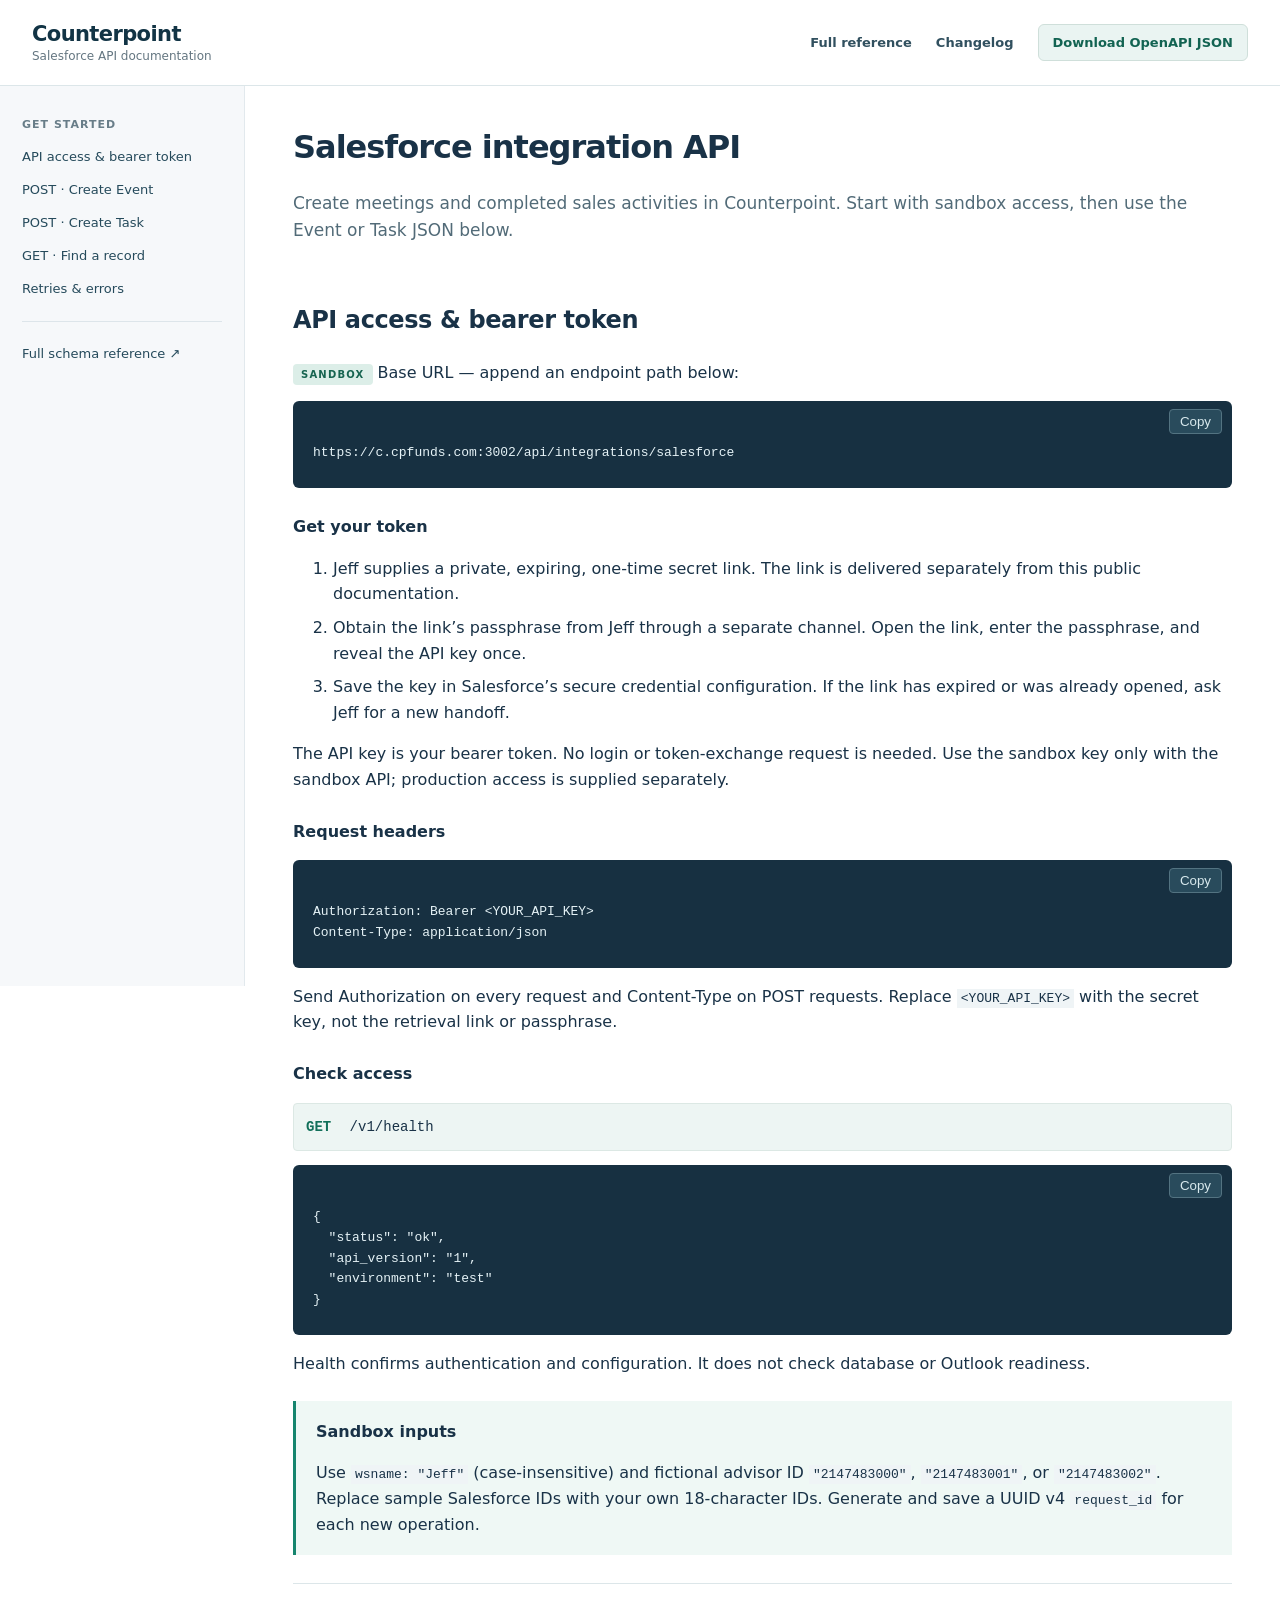
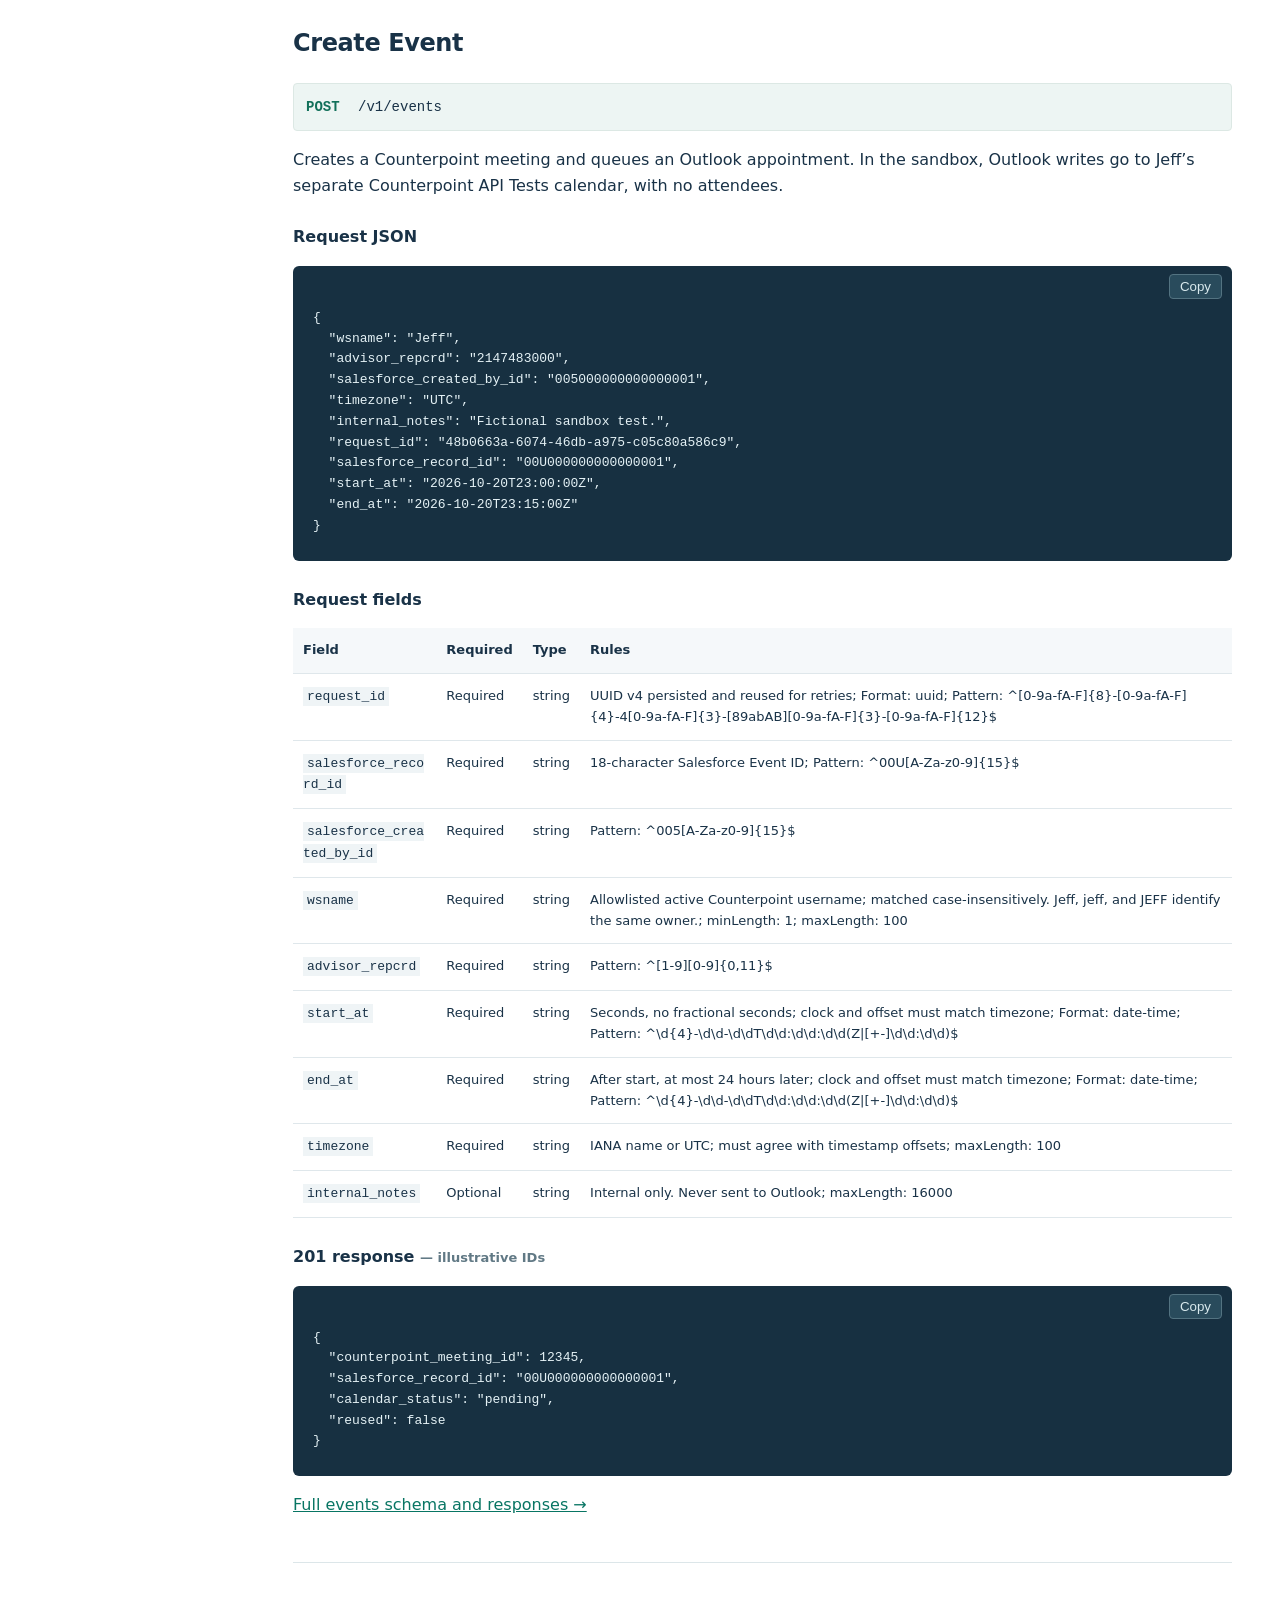
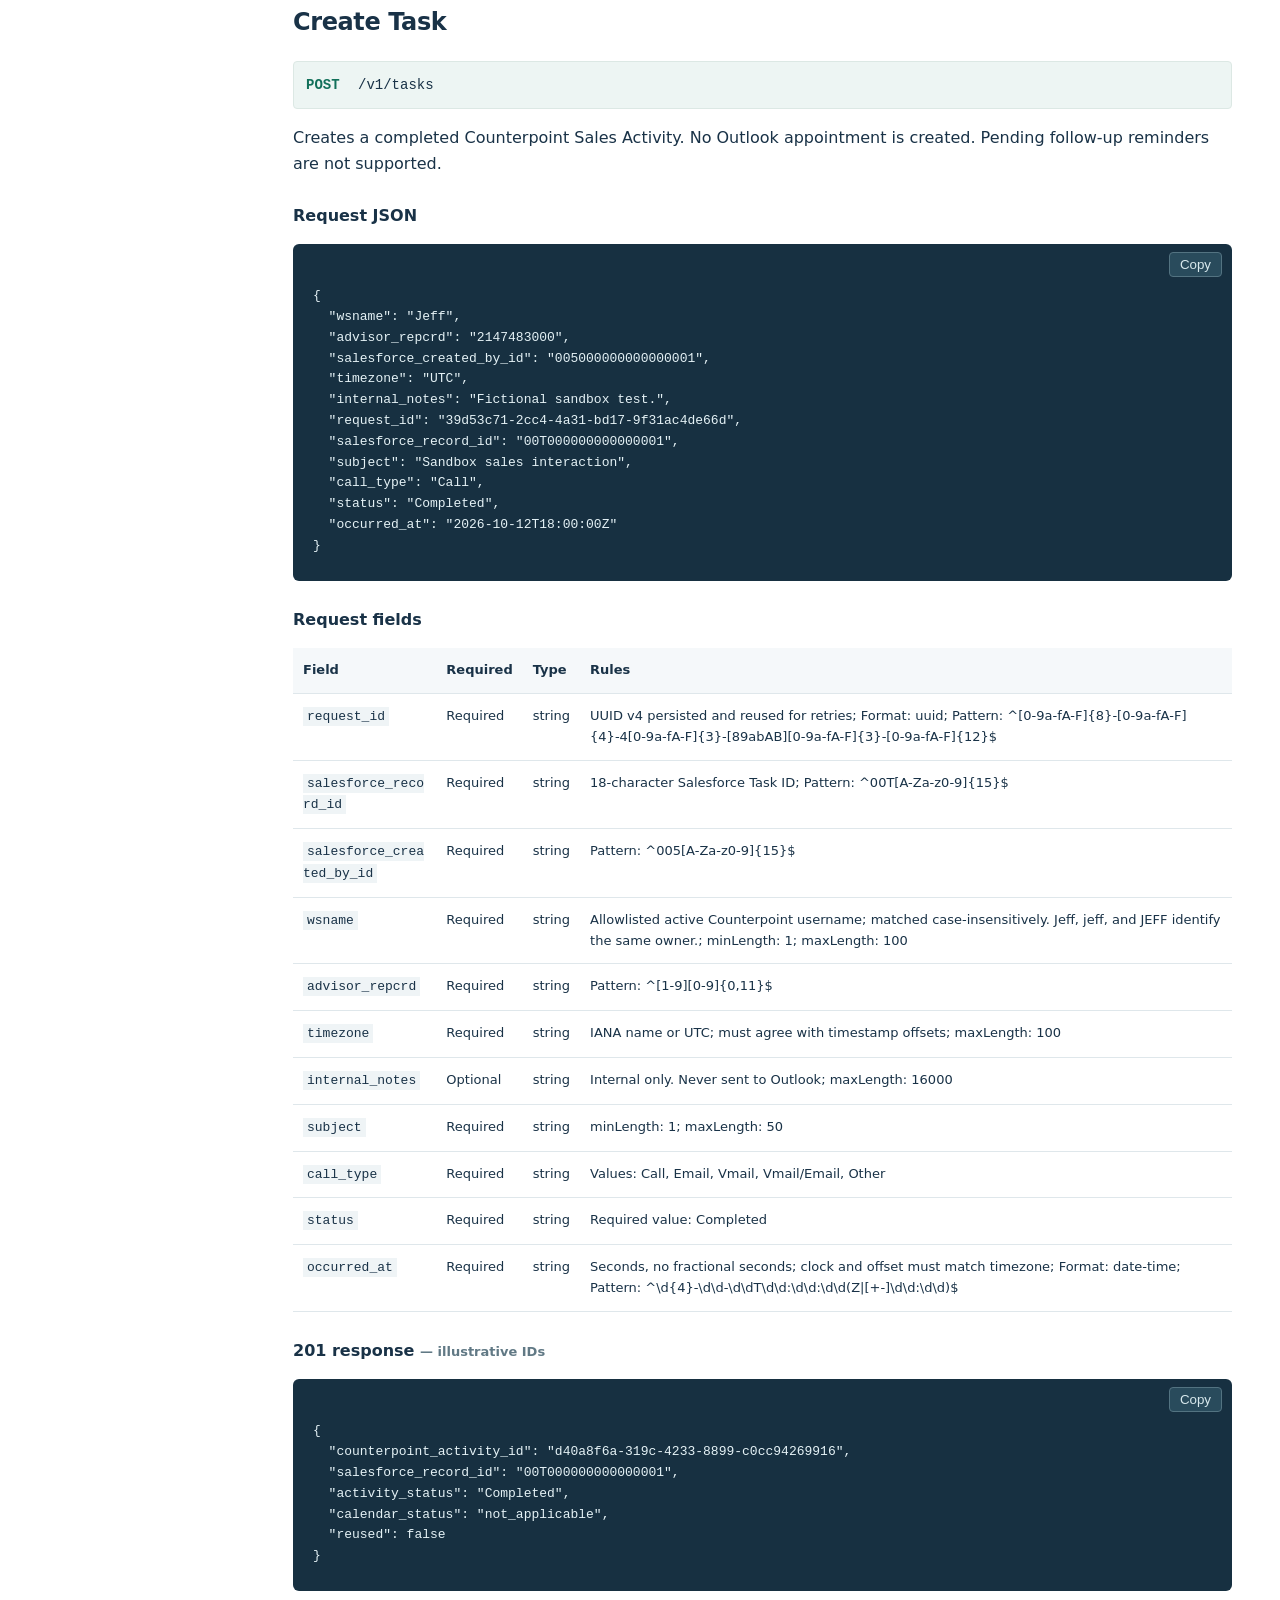
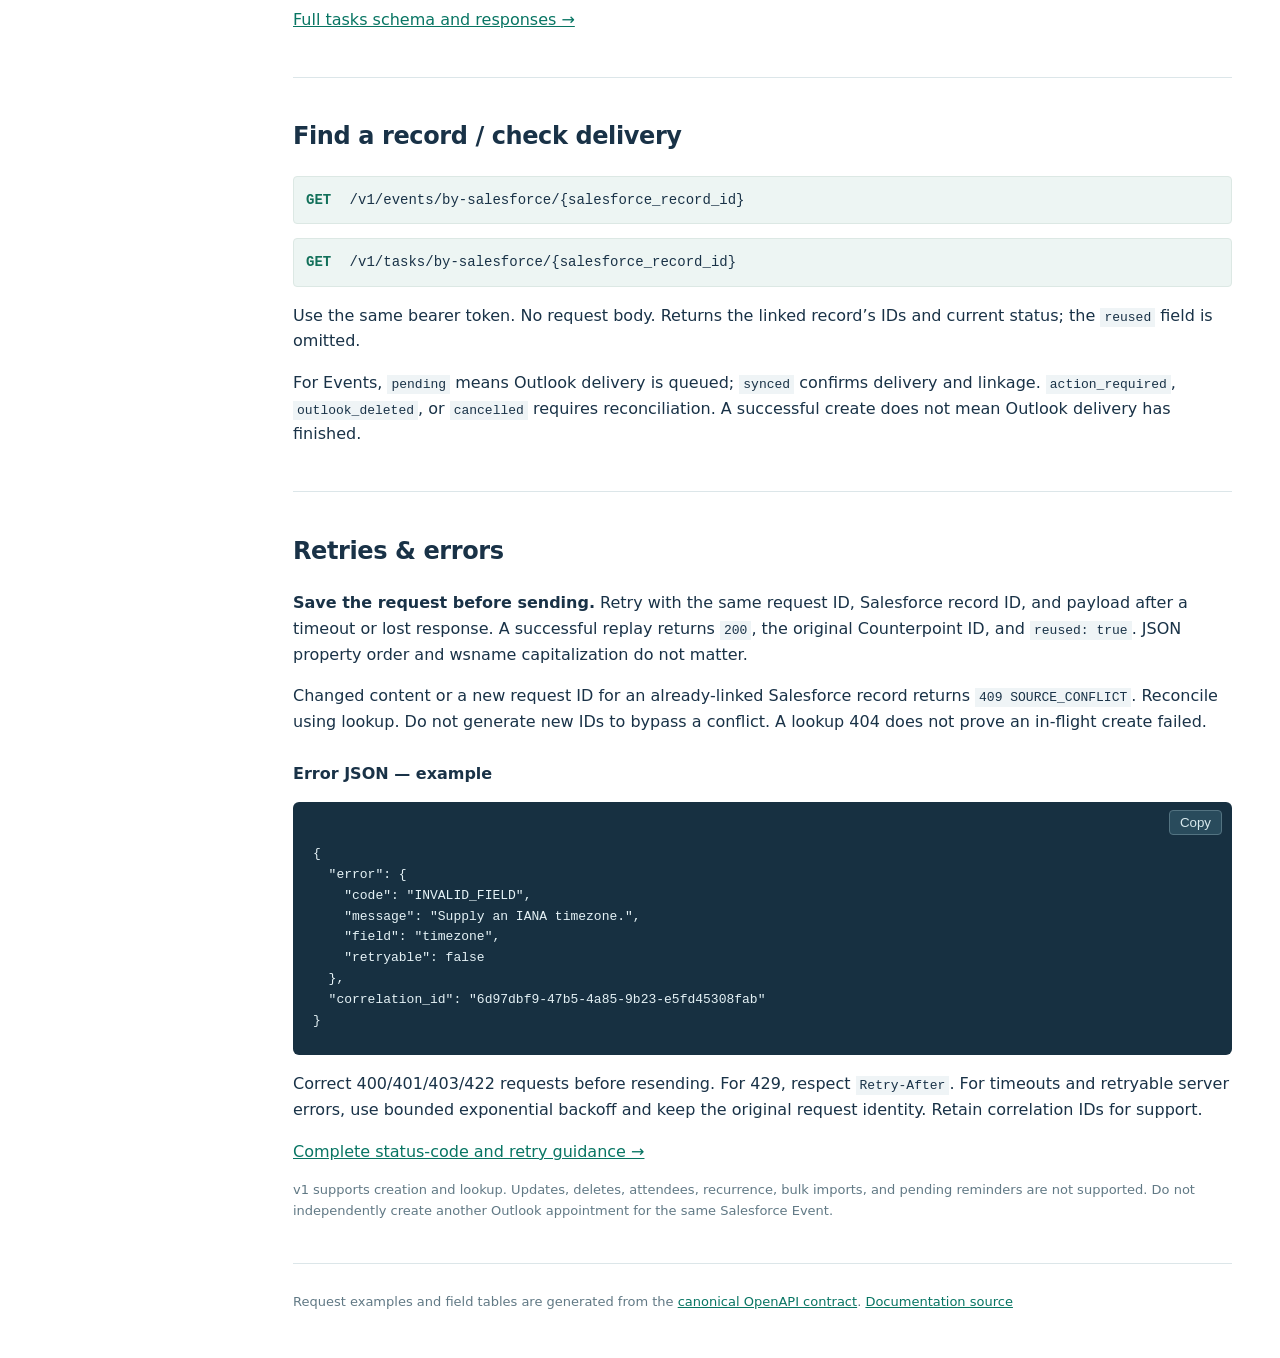
==== commit ee09ff7e: "Show fixed required values in request field tables" ====
--- a/index.html
+++ b/index.html
@@ -40,7 +40,7 @@
   &quot;call_type&quot;: &quot;Call&quot;,
   &quot;status&quot;: &quot;Completed&quot;,
   &quot;occurred_at&quot;: &quot;2026-10-12T18:00:00Z&quot;
-}</code></pre></div><h3>Request fields</h3><div class="table-wrap"><table><thead><tr><th>Field</th><th>Required</th><th>Type</th><th>Rules</th></tr></thead><tbody><tr><td><code>request_id</code></td><td>Required</td><td>string</td><td>UUID v4 persisted and reused for retries; Format: uuid; Pattern: ^[0-9a-fA-F]{8}-[0-9a-fA-F]{4}-4[0-9a-fA-F]{3}-[89abAB][0-9a-fA-F]{3}-[0-9a-fA-F]{12}$</td></tr><tr><td><code>salesforce_record_id</code></td><td>Required</td><td>string</td><td>18-character Salesforce Task ID; Pattern: ^00T[A-Za-z0-9]{15}$</td></tr><tr><td><code>salesforce_created_by_id</code></td><td>Required</td><td>string</td><td>Pattern: ^005[A-Za-z0-9]{15}$</td></tr><tr><td><code>wsname</code></td><td>Required</td><td>string</td><td>Allowlisted active Counterpoint username; matched case-insensitively. Jeff, jeff, and JEFF identify the same owner.; minLength: 1; maxLength: 100</td></tr><tr><td><code>advisor_repcrd</code></td><td>Required</td><td>string</td><td>Pattern: ^[1-9][0-9]{0,11}$</td></tr><tr><td><code>timezone</code></td><td>Required</td><td>string</td><td>IANA name or UTC; must agree with timestamp offsets; maxLength: 100</td></tr><tr><td><code>internal_notes</code></td><td>Optional</td><td>string</td><td>Internal only. Never sent to Outlook; maxLength: 16000</td></tr><tr><td><code>subject</code></td><td>Required</td><td>string</td><td>minLength: 1; maxLength: 50</td></tr><tr><td><code>call_type</code></td><td>Required</td><td>string</td><td>Values: Call, Email, Vmail, Vmail/Email, Other</td></tr><tr><td><code>status</code></td><td>Required</td><td>string</td><td></td></tr><tr><td><code>occurred_at</code></td><td>Required</td><td>string</td><td>Seconds, no fractional seconds; clock and offset must match timezone; Format: date-time; Pattern: ^\d{4}-\d\d-\d\dT\d\d:\d\d:\d\d(Z|[+-]\d\d:\d\d)$</td></tr></tbody></table></div><h3>201 response <span class="muted">— illustrative IDs</span></h3><div class="code"><button type="button" class="copy">Copy</button><pre><code>{
+}</code></pre></div><h3>Request fields</h3><div class="table-wrap"><table><thead><tr><th>Field</th><th>Required</th><th>Type</th><th>Rules</th></tr></thead><tbody><tr><td><code>request_id</code></td><td>Required</td><td>string</td><td>UUID v4 persisted and reused for retries; Format: uuid; Pattern: ^[0-9a-fA-F]{8}-[0-9a-fA-F]{4}-4[0-9a-fA-F]{3}-[89abAB][0-9a-fA-F]{3}-[0-9a-fA-F]{12}$</td></tr><tr><td><code>salesforce_record_id</code></td><td>Required</td><td>string</td><td>18-character Salesforce Task ID; Pattern: ^00T[A-Za-z0-9]{15}$</td></tr><tr><td><code>salesforce_created_by_id</code></td><td>Required</td><td>string</td><td>Pattern: ^005[A-Za-z0-9]{15}$</td></tr><tr><td><code>wsname</code></td><td>Required</td><td>string</td><td>Allowlisted active Counterpoint username; matched case-insensitively. Jeff, jeff, and JEFF identify the same owner.; minLength: 1; maxLength: 100</td></tr><tr><td><code>advisor_repcrd</code></td><td>Required</td><td>string</td><td>Pattern: ^[1-9][0-9]{0,11}$</td></tr><tr><td><code>timezone</code></td><td>Required</td><td>string</td><td>IANA name or UTC; must agree with timestamp offsets; maxLength: 100</td></tr><tr><td><code>internal_notes</code></td><td>Optional</td><td>string</td><td>Internal only. Never sent to Outlook; maxLength: 16000</td></tr><tr><td><code>subject</code></td><td>Required</td><td>string</td><td>minLength: 1; maxLength: 50</td></tr><tr><td><code>call_type</code></td><td>Required</td><td>string</td><td>Values: Call, Email, Vmail, Vmail/Email, Other</td></tr><tr><td><code>status</code></td><td>Required</td><td>string</td><td>Required value: Completed</td></tr><tr><td><code>occurred_at</code></td><td>Required</td><td>string</td><td>Seconds, no fractional seconds; clock and offset must match timezone; Format: date-time; Pattern: ^\d{4}-\d\d-\d\dT\d\d:\d\d:\d\d(Z|[+-]\d\d:\d\d)$</td></tr></tbody></table></div><h3>201 response <span class="muted">— illustrative IDs</span></h3><div class="code"><button type="button" class="copy">Copy</button><pre><code>{
   &quot;counterpoint_activity_id&quot;: &quot;d40a8f6a-319c-4233-8899-c0cc94269916&quot;,
   &quot;salesforce_record_id&quot;: &quot;00T000000000000001&quot;,
   &quot;activity_status&quot;: &quot;Completed&quot;,
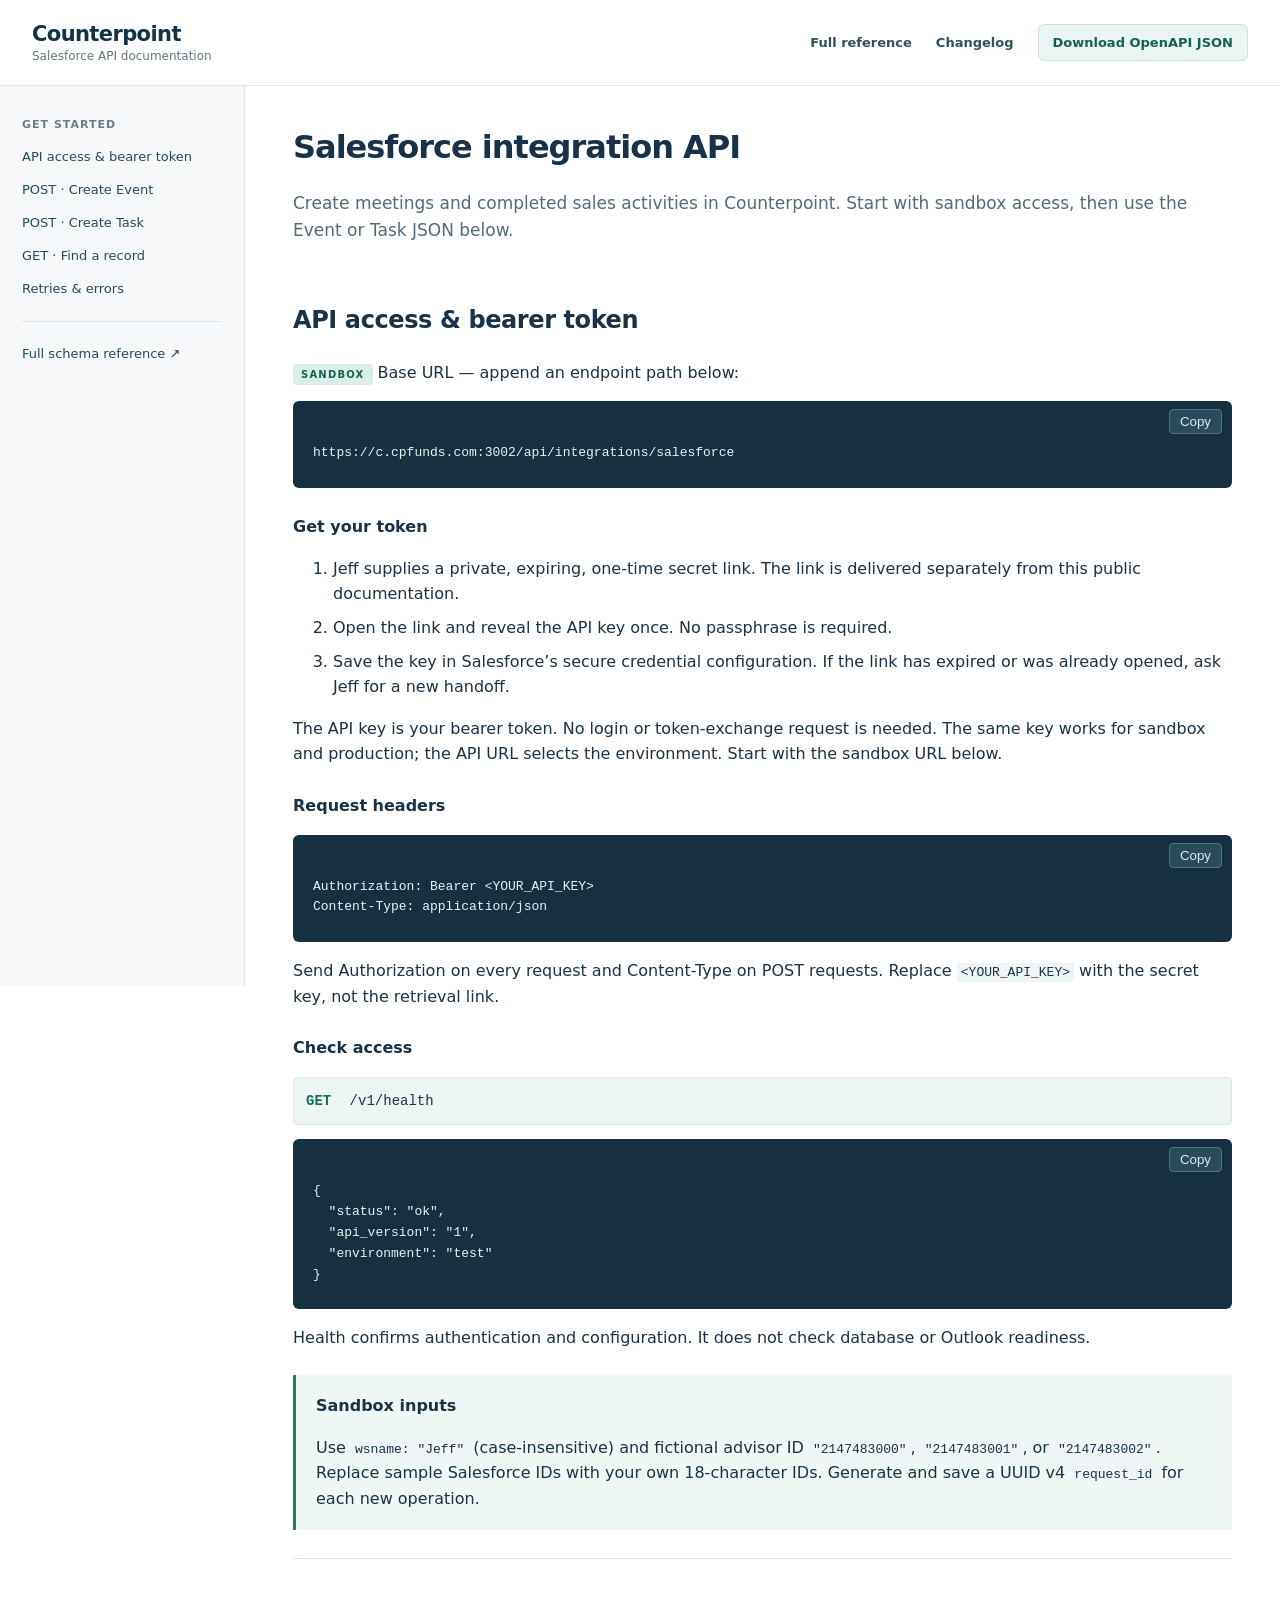
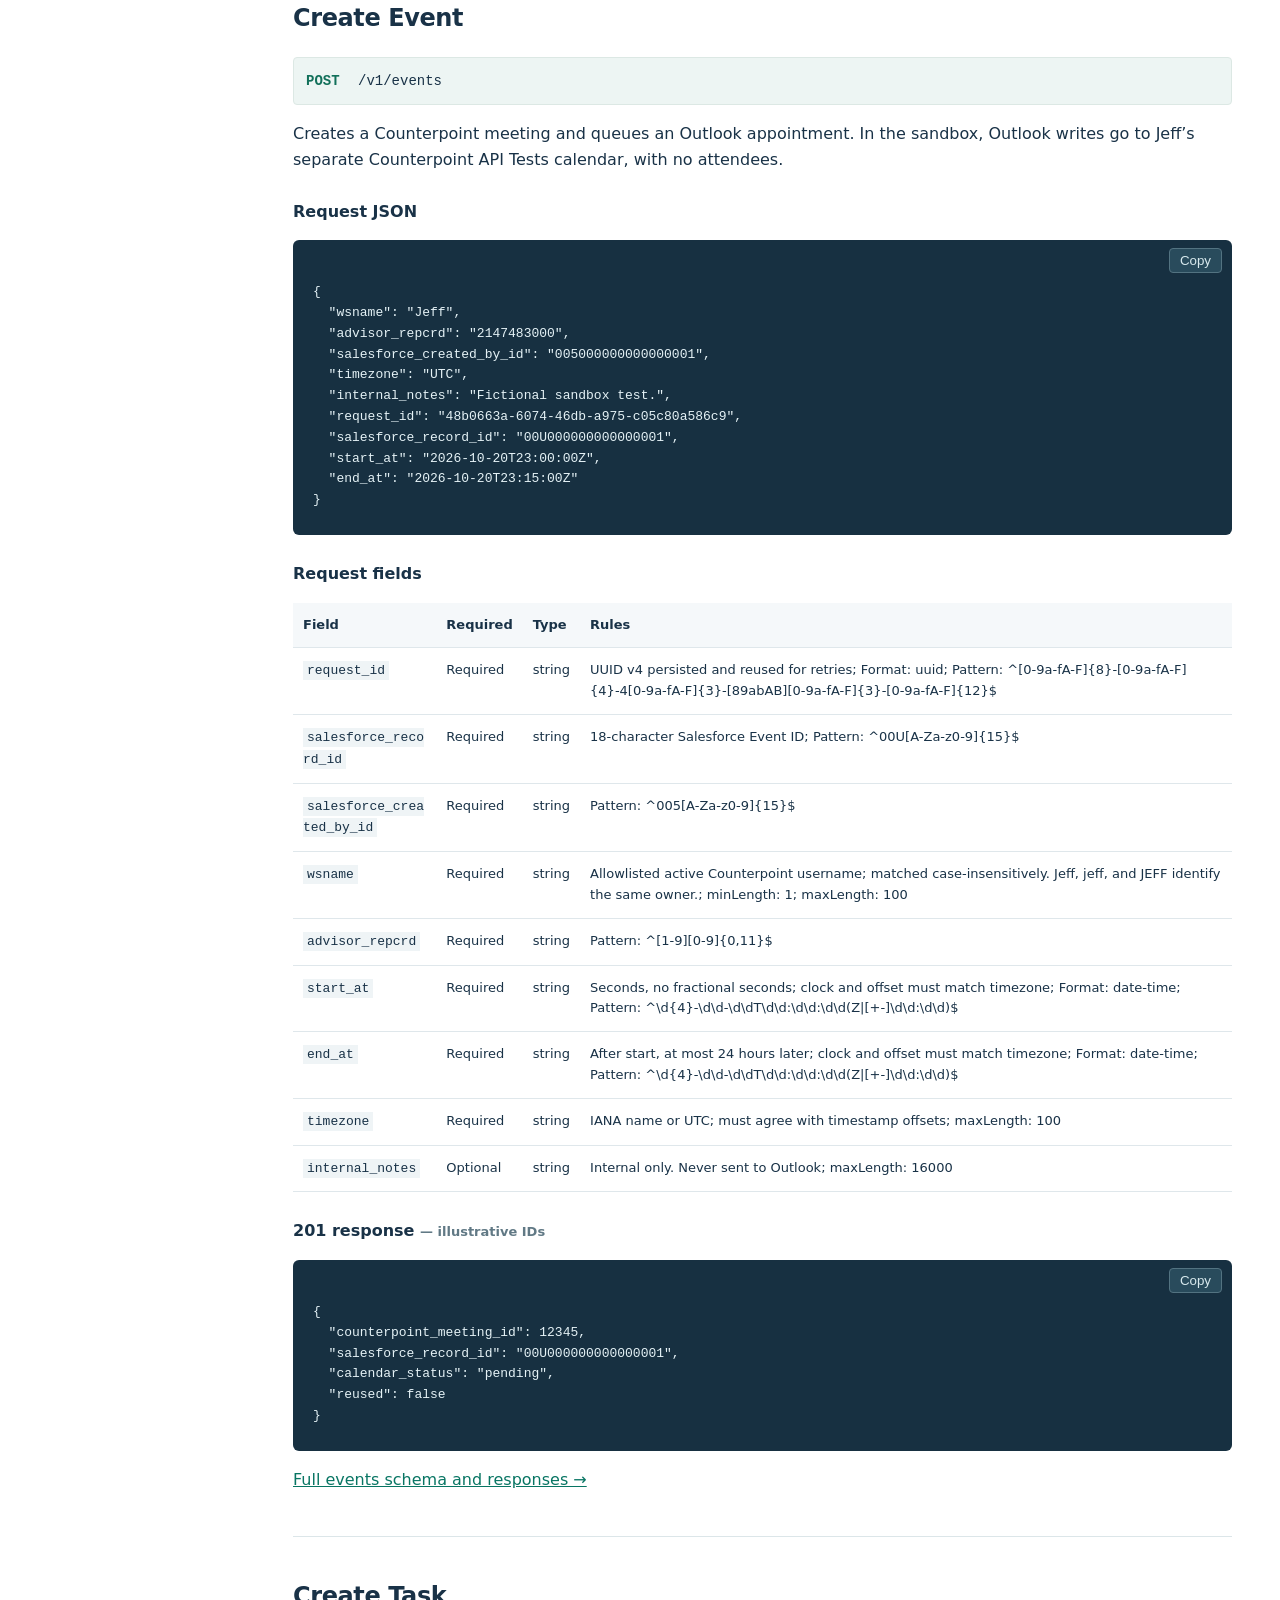
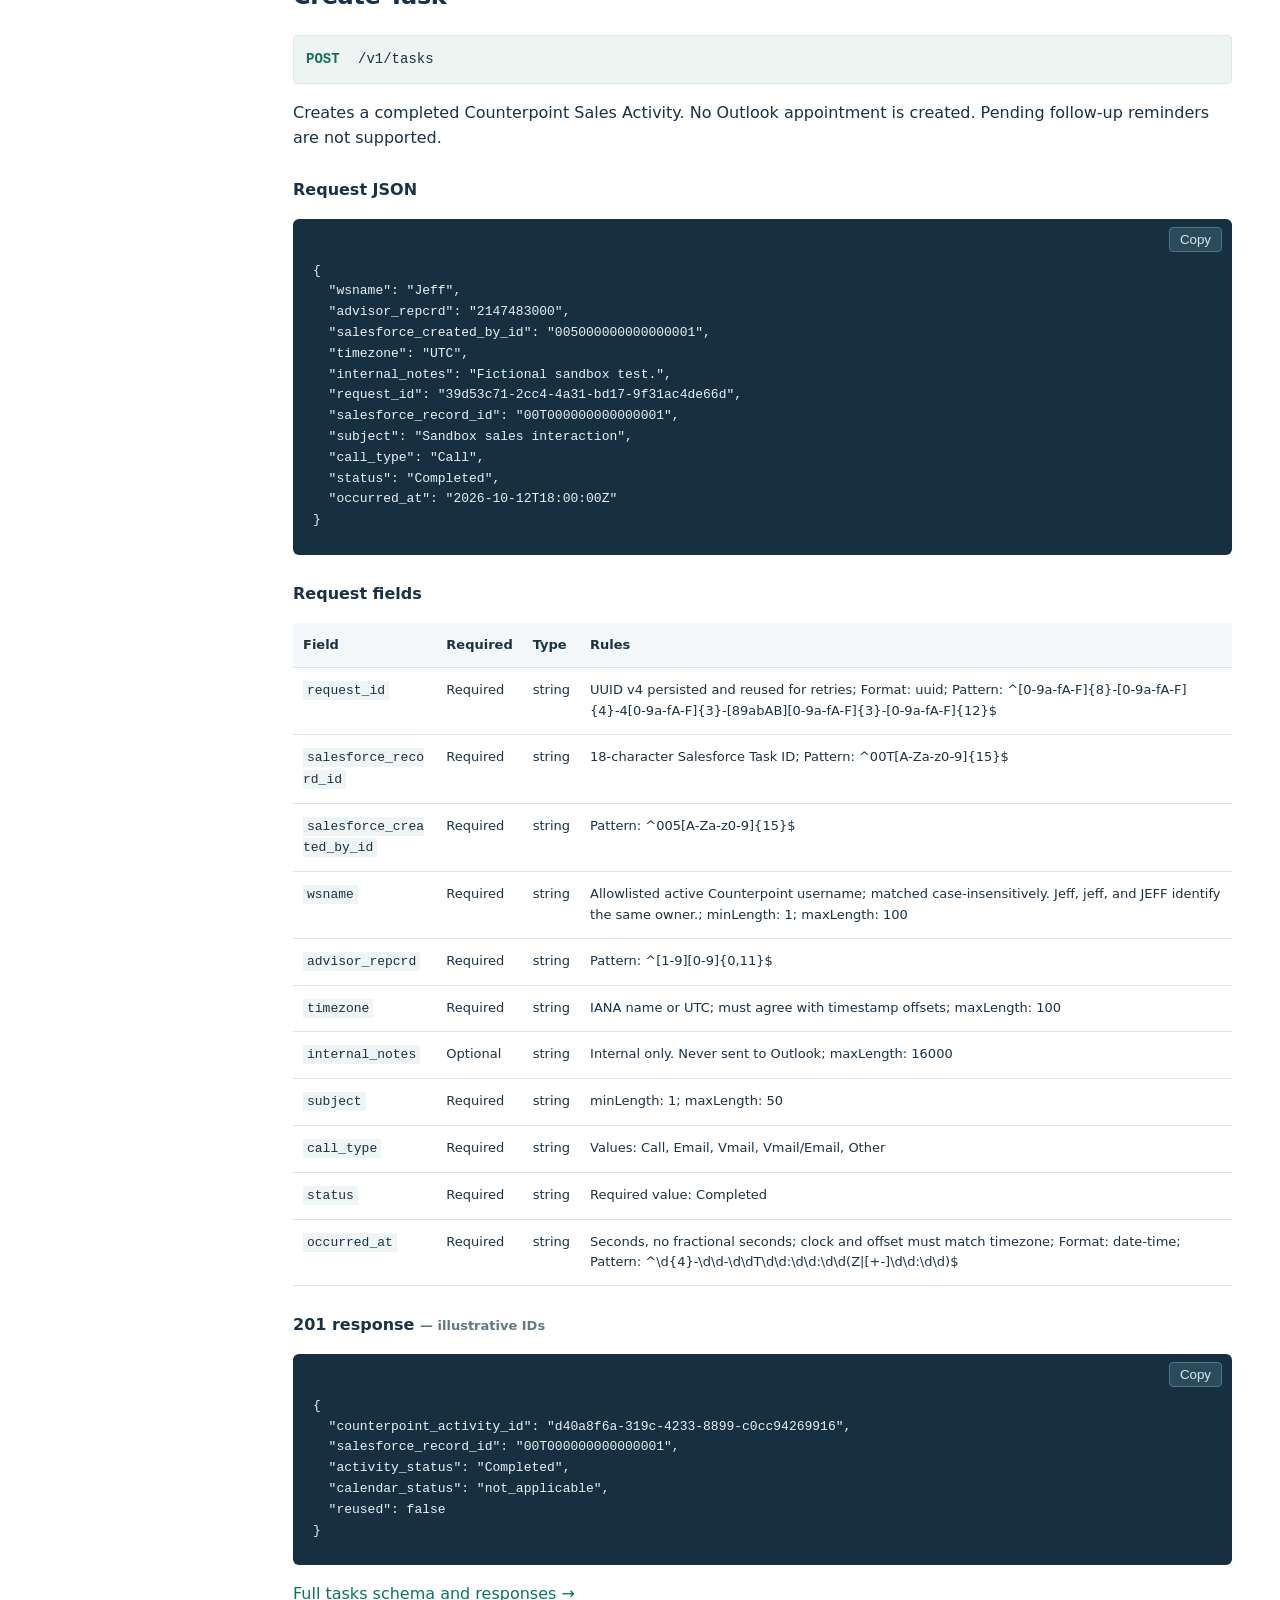
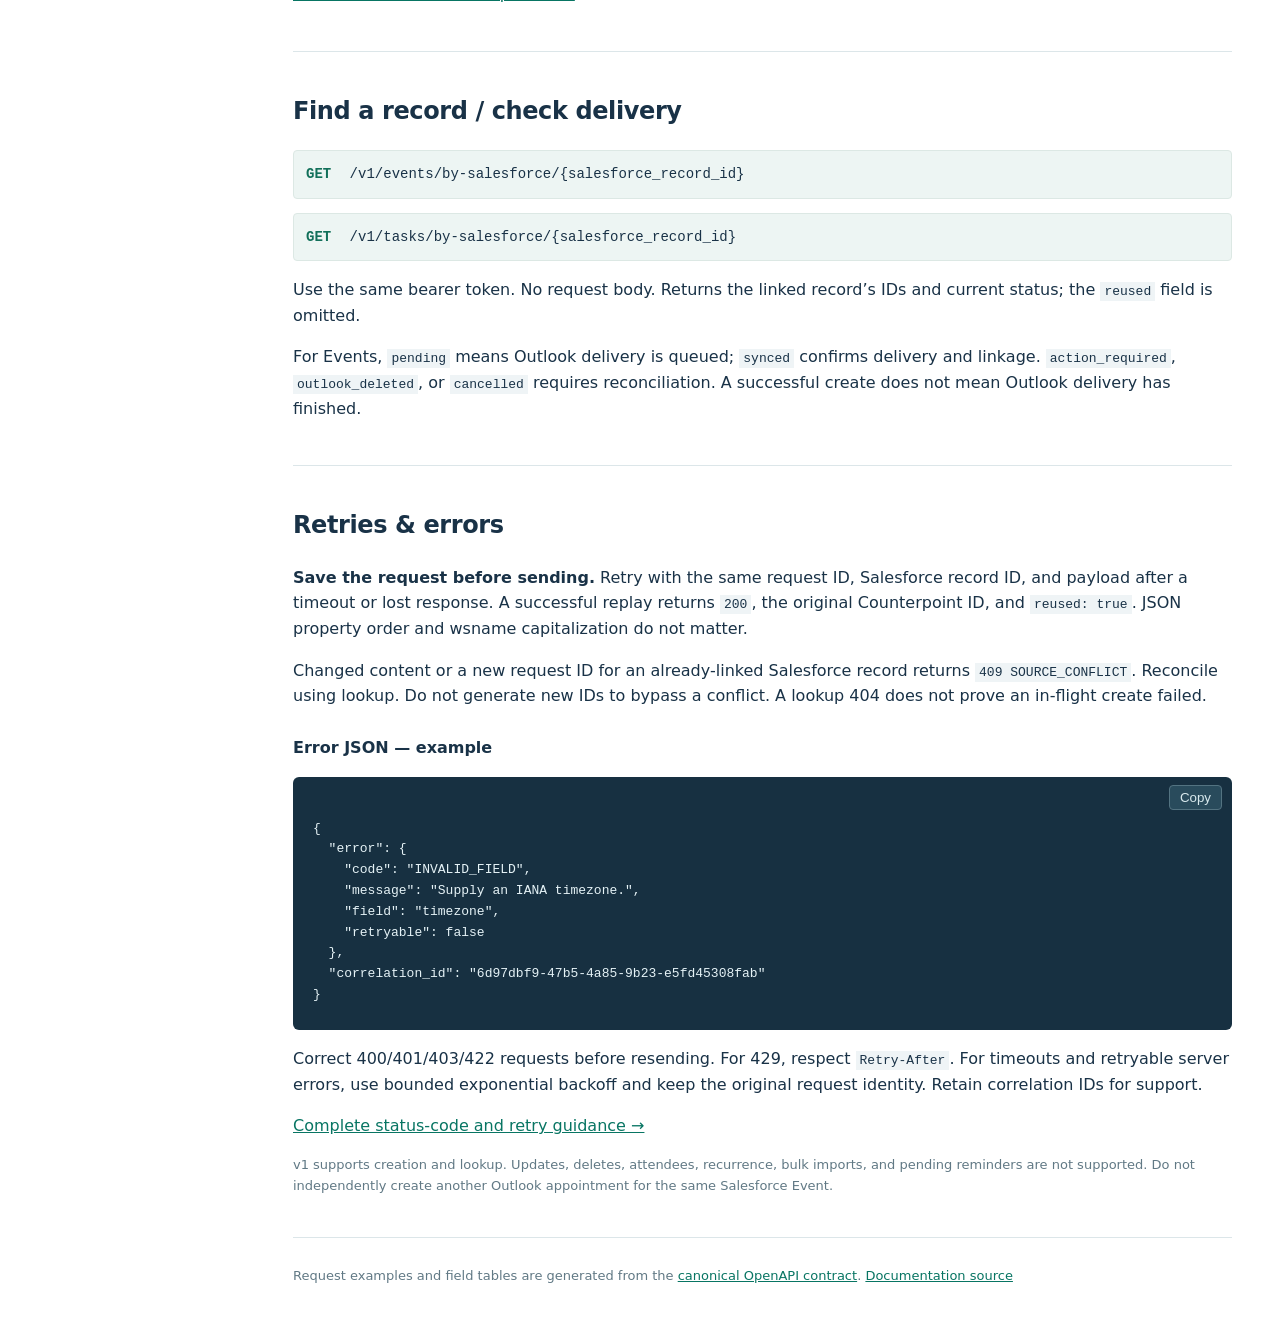
==== commit 2324d5c0: "Document shared bearer credential and simple key retrieval" ====
--- a/index.html
+++ b/index.html
@@ -4,9 +4,9 @@
 <div class="docs-layout"><aside class="quick-nav"><strong>GET STARTED</strong><a href="#access">API access &amp; bearer token</a><a href="#events">POST · Create Event</a><a href="#tasks">POST · Create Task</a><a href="#status">GET · Find a record</a><a href="#errors">Retries &amp; errors</a><hr><a href="reference.html">Full schema reference ↗</a></aside>
 <main class="quick-main"><h1>Salesforce integration API</h1><p class="intro">Create meetings and completed sales activities in Counterpoint. Start with sandbox access, then use the Event or Task JSON below.</p>
 <section id="access"><h2>API access &amp; bearer token</h2><p><span class="badge">SANDBOX</span> Base URL — append an endpoint path below:</p><div class="code"><button type="button" class="copy">Copy</button><pre><code>https://c.cpfunds.com:3002/api/integrations/salesforce</code></pre></div>
-<h3>Get your token</h3><ol><li>Jeff supplies a private, expiring, one-time secret link. The link is delivered separately from this public documentation.</li><li>Obtain the link’s passphrase from Jeff through a separate channel. Open the link, enter the passphrase, and reveal the API key once.</li><li>Save the key in Salesforce’s secure credential configuration. If the link has expired or was already opened, ask Jeff for a new handoff.</li></ol><p>The API key is your bearer token. No login or token-exchange request is needed. Use the sandbox key only with the sandbox API; production access is supplied separately.</p>
+<h3>Get your token</h3><ol><li>Jeff supplies a private, expiring, one-time secret link. The link is delivered separately from this public documentation.</li><li>Open the link and reveal the API key once. No passphrase is required.</li><li>Save the key in Salesforce’s secure credential configuration. If the link has expired or was already opened, ask Jeff for a new handoff.</li></ol><p>The API key is your bearer token. No login or token-exchange request is needed. The same key works for sandbox and production; the API URL selects the environment. Start with the sandbox URL below.</p>
 <h3>Request headers</h3><div class="code"><button type="button" class="copy">Copy</button><pre><code>Authorization: Bearer &lt;YOUR_API_KEY&gt;
-Content-Type: application/json</code></pre></div><p>Send Authorization on every request and Content-Type on POST requests. Replace <code>&lt;YOUR_API_KEY&gt;</code> with the secret key, not the retrieval link or passphrase.</p>
+Content-Type: application/json</code></pre></div><p>Send Authorization on every request and Content-Type on POST requests. Replace <code>&lt;YOUR_API_KEY&gt;</code> with the secret key, not the retrieval link.</p>
 <h3>Check access</h3><p class="endpoint"><b>GET</b> /v1/health</p><div class="code"><button type="button" class="copy">Copy</button><pre><code>{
   "status": "ok",
   "api_version": "1",
